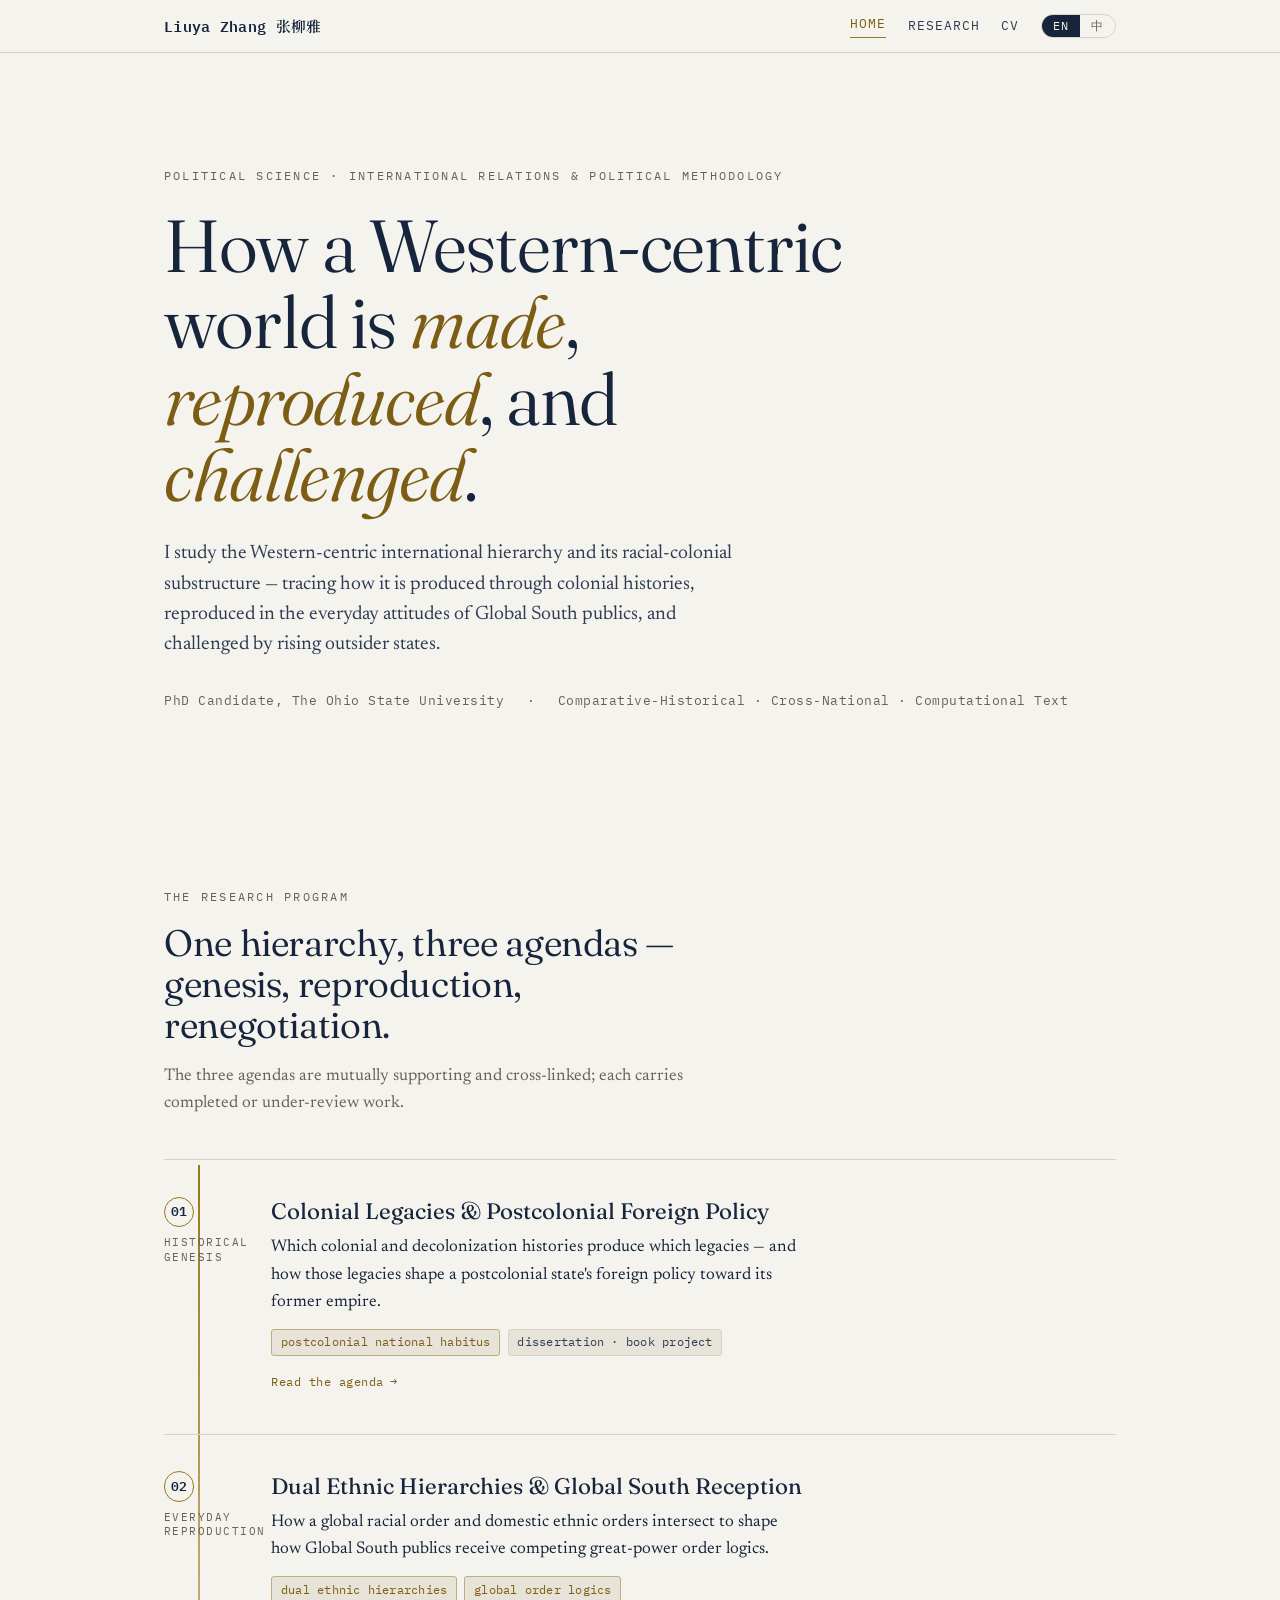
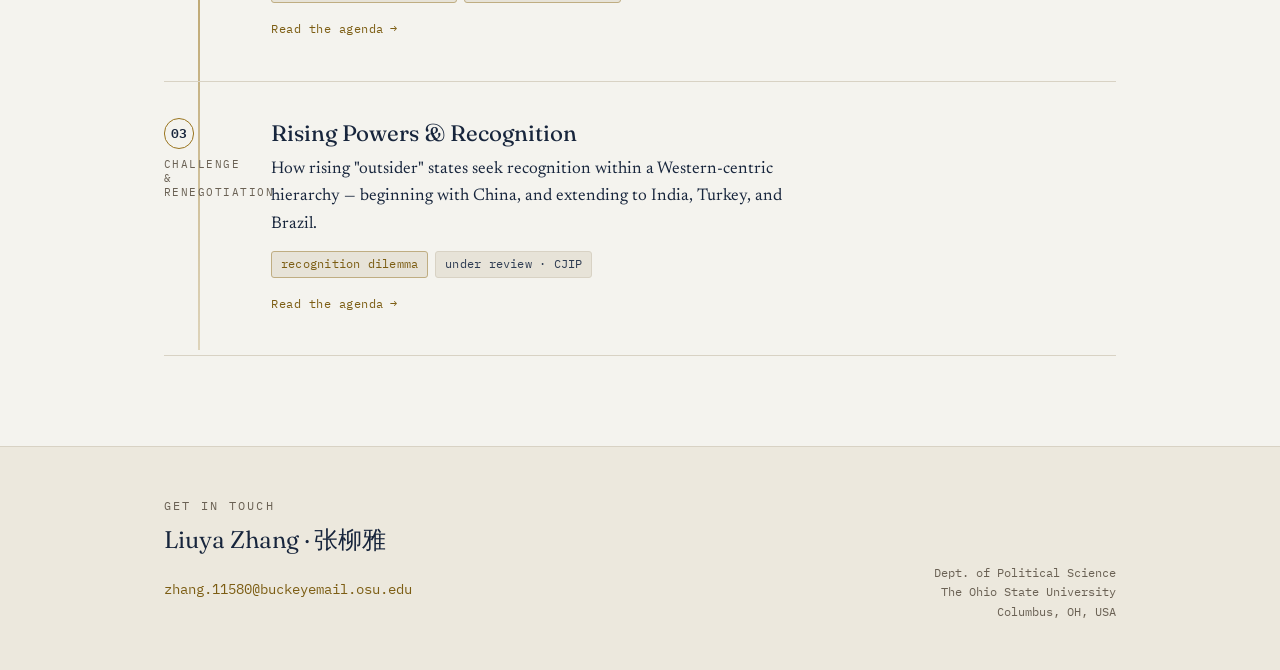
==== index.html @ 9592f2f1 "Add files via upload" ====
<!DOCTYPE html>
<html lang="en" class="lang-en">
<head>
<meta charset="utf-8">
<meta name="viewport" content="width=device-width, initial-scale=1">
<title>Liuya Zhang · Political Science</title>
<meta name="description" content="Liuya Zhang (张柳雅) — PhD candidate in Political Science at The Ohio State University. Research on the Western-centric international hierarchy: how it is made, reproduced, and challenged.">
<link rel="preconnect" href="https://fonts.googleapis.com">
<link rel="preconnect" href="https://fonts.gstatic.com" crossorigin>
<link href="https://fonts.googleapis.com/css2?family=Fraunces:ital,opsz,wght@0,9..144,340;0,9..144,400;1,9..144,400&family=Newsreader:ital,opsz,wght@0,6..72,400;0,6..72,500;1,6..72,400&family=IBM+Plex+Mono:wght@400;600&family=Noto+Serif+SC:wght@400;600&display=swap" rel="stylesheet">
<link rel="stylesheet" href="assets/style.css">
</head>
<body>
<a class="skip" href="#main"><span data-lang="en">Skip to content</span><span data-lang="zh">跳到正文</span></a>

<header class="topbar">
  <div class="topbar__in">
    <a class="brand" href="index.html">Liuya&nbsp;Zhang&nbsp;<span class="brand__zh">张柳雅</span></a>
    <nav class="nav" aria-label="Primary">
      <a href="index.html" aria-current="page"><span data-lang="en">Home</span><span data-lang="zh">主页</span></a>
      <a href="research.html"><span data-lang="en">Research</span><span data-lang="zh">研究</span></a>
      <a href="assets/Liuya_Zhang_CV.pdf"><span data-lang="en">CV</span><span data-lang="zh">简历</span></a>
      <div class="langtoggle" role="group" aria-label="Language">
        <button type="button" data-set-lang="en" aria-pressed="true">EN</button>
        <button type="button" data-set-lang="zh" aria-pressed="false">中</button>
      </div>
    </nav>
  </div>
</header>

<main id="main">
  <!-- HERO: the thesis -->
  <section class="hero wrap">
    <p class="eyebrow hero__eyebrow">Political Science · International Relations &amp; Political Methodology</p>
    <h1>
      <span data-lang="en">How a Western-centric world is <em>made</em>, <em>reproduced</em>, and <em>challenged</em>.</span>
      <span data-lang="zh">一个西方中心的世界，如何被<em>造就</em>、<em>再生产</em>与<em>挑战</em>。</span>
    </h1>
    <p class="lead hero__standfirst">
      <span data-lang="en">I study the Western-centric international hierarchy and its racial-colonial substructure — tracing how it is produced through colonial histories, reproduced in the everyday attitudes of Global South publics, and challenged by rising outsider states.</span>
      <span data-lang="zh">我研究西方中心的国际等级及其种族—殖民底层结构：它如何在殖民历史中被造就，如何在全球南方公众的日常态度中被再生产，又如何被崛起的“外来国”所挑战。</span>
    </p>
    <p class="hero__meta">
      <span data-lang="en">PhD Candidate, The Ohio State University</span><span data-lang="zh">俄亥俄州立大学 政治学博士候选人</span>
      <span>·</span>
      <span data-lang="en">Comparative-Historical · Cross-National · Computational Text</span><span data-lang="zh">比较历史 · 跨国统计 · 计算文本</span>
    </p>
  </section>

  <!-- PROGRAM: three strata on the axis -->
  <section class="section wrap" aria-labelledby="prog-h">
    <div class="program__head">
      <p class="eyebrow">The Research Program</p>
      <h2 id="prog-h">
        <span data-lang="en">One hierarchy, three agendas — genesis, reproduction, renegotiation.</span>
        <span data-lang="zh">一套等级，三个议程——生成、再生产、再协商。</span>
      </h2>
      <p class="muted">
        <span data-lang="en">The three agendas are mutually supporting and cross-linked; each carries completed or under-review work.</span>
        <span data-lang="zh">三个议程相互支撑、彼此交叉，每个都已有完成或在审的核心成果。</span>
      </p>
    </div>

    <div class="strata">
      <!-- 01 -->
      <article class="stratum">
        <div class="stratum__num">
          <b>01</b>
          <span class="stratum__phase"><span data-lang="en">Historical genesis</span><span data-lang="zh">历史生成</span></span>
        </div>
        <div class="stratum__body">
          <h3><span data-lang="en">Colonial Legacies &amp; Postcolonial Foreign Policy</span><span data-lang="zh">殖民遗产与后殖民外交政策</span></h3>
          <p>
            <span data-lang="en">Which colonial and decolonization histories produce which legacies — and how those legacies shape a postcolonial state's foreign policy toward its former empire.</span>
            <span data-lang="zh">何种殖民与去殖民历史造就了不同的殖民遗产，以及这些遗产如何塑造后殖民国家对前宗主国的差异化外交政策。</span>
          </p>
          <div class="stratum__tags">
            <span class="tag tag--concept" data-lang="en">postcolonial national habitus</span><span class="tag tag--concept" data-lang="zh">后殖民民族惯习</span>
            <span class="tag" data-lang="en">dissertation · book project</span><span class="tag" data-lang="zh">博士论文 · 书稿</span>
          </div>
          <a class="stratum__more" href="research.html#agenda-1"><span data-lang="en">Read the agenda</span><span data-lang="zh">查看议程</span></a>
        </div>
      </article>

      <!-- 02 -->
      <article class="stratum">
        <div class="stratum__num">
          <b>02</b>
          <span class="stratum__phase"><span data-lang="en">Everyday reproduction</span><span data-lang="zh">日常再生产</span></span>
        </div>
        <div class="stratum__body">
          <h3><span data-lang="en">Dual Ethnic Hierarchies &amp; Global South Reception</span><span data-lang="zh">双重族群等级与全球南方接收</span></h3>
          <p>
            <span data-lang="en">How a global racial order and domestic ethnic orders intersect to shape how Global South publics receive competing great-power order logics.</span>
            <span data-lang="zh">西方中心种族秩序与国内族群秩序的交织，如何塑造全球南方公众对竞争性大国秩序逻辑的差异化接收。</span>
          </p>
          <div class="stratum__tags">
            <span class="tag tag--concept" data-lang="en">dual ethnic hierarchies</span><span class="tag tag--concept" data-lang="zh">双重族群等级</span>
            <span class="tag tag--concept" data-lang="en">global order logics</span><span class="tag tag--concept" data-lang="zh">全球秩序逻辑</span>
          </div>
          <a class="stratum__more" href="research.html#agenda-2"><span data-lang="en">Read the agenda</span><span data-lang="zh">查看议程</span></a>
        </div>
      </article>

      <!-- 03 -->
      <article class="stratum">
        <div class="stratum__num">
          <b>03</b>
          <span class="stratum__phase"><span data-lang="en">Challenge &amp; renegotiation</span><span data-lang="zh">挑战与再协商</span></span>
        </div>
        <div class="stratum__body">
          <h3><span data-lang="en">Rising Powers &amp; Recognition</span><span data-lang="zh">崛起大国与承认</span></h3>
          <p>
            <span data-lang="en">How rising "outsider" states seek recognition within a Western-centric hierarchy — beginning with China, and extending to India, Turkey, and Brazil.</span>
            <span data-lang="zh">崛起的“外来国”如何在西方中心等级中争取承认——以中国为首个案例，并延伸至印度、土耳其与巴西。</span>
          </p>
          <div class="stratum__tags">
            <span class="tag tag--concept" data-lang="en">recognition dilemma</span><span class="tag tag--concept" data-lang="zh">承认困境</span>
            <span class="tag" data-lang="en">under review · CJIP</span><span class="tag" data-lang="zh">在审 · CJIP</span>
          </div>
          <a class="stratum__more" href="research.html#agenda-3"><span data-lang="en">Read the agenda</span><span data-lang="zh">查看议程</span></a>
        </div>
      </article>
    </div>
  </section>
</main>

<footer class="site-foot">
  <div class="wrap site-foot__in">
    <div>
      <p class="eyebrow" style="margin-bottom:.4rem"><span data-lang="en">Get in touch</span><span data-lang="zh">联系方式</span></p>
      <h2>Liuya Zhang · 张柳雅</h2>
      <p><a href="mailto:zhang.11580@buckeyemail.osu.edu">zhang.11580@buckeyemail.osu.edu</a></p>
    </div>
    <div class="foot-meta">
      <span data-lang="en">Dept. of Political Science<br>The Ohio State University<br>Columbus, OH, USA</span>
      <span data-lang="zh">政治学系<br>俄亥俄州立大学<br>美国 俄亥俄州 哥伦布市</span>
    </div>
  </div>
</footer>

<script src="assets/main.js"></script>
</body>
</html>
---- assets/style.css ----
/* =========================================================
   Liuya Zhang — academic site
   Design system: "strata & axis"
   Navy ink · warm paper · brass accent · mono labels
   ========================================================= */
:root{
  --ink:#17253C; --ink-soft:#2E3C52; --paper:#F4F3EE; --panel:#ECE8DD;
  --accent:#9A751F; --accent-d:#7C5D13; --muted:#6A6154; --rule:#D8D2C4; --paper-ln:#E7E3D8;
  --serif-d:"Fraunces",Georgia,"Songti SC",serif;
  --serif-b:"Newsreader",Georgia,"Songti SC","Noto Serif CJK SC",serif;
  --mono:"IBM Plex Mono",ui-monospace,Menlo,monospace;
  --cjk:"Noto Serif SC","Songti SC","STSong","SimSun",serif;
  --maxw:1080px; --gutter:clamp(1.25rem,5vw,4rem);
  --fs-eyebrow:0.78rem; --fs-body:1.06rem; --fs-lead:1.22rem;
  --fs-h3:1.4rem; --fs-h2:clamp(1.7rem,3.2vw,2.3rem); --fs-hero:clamp(2.5rem,6.2vw,4.6rem);
}
*{box-sizing:border-box;}
html{-webkit-text-size-adjust:100%;scroll-behavior:smooth;}
@media (prefers-reduced-motion:reduce){html{scroll-behavior:auto;}*{animation-duration:.001ms!important;transition-duration:.001ms!important;}}
body{margin:0;background:var(--paper);color:var(--ink);font-family:var(--serif-b);font-size:var(--fs-body);line-height:1.62;-webkit-font-smoothing:antialiased;text-rendering:optimizeLegibility;}
:lang(zh),.zh-text{font-family:var(--cjk);}
img{max-width:100%;display:block;}
a{color:var(--accent-d);text-decoration:none;}
a:hover{color:var(--ink);}
::selection{background:rgba(154,117,31,.22);}
html.lang-en [data-lang="zh"]{display:none!important;}
html.lang-zh [data-lang="en"]{display:none!important;}
html.lang-zh [data-lang="zh"]{font-family:var(--cjk);}
.wrap{max-width:var(--maxw);margin-inline:auto;padding-inline:var(--gutter);}
.section{padding-block:clamp(3rem,7vw,6rem);}
.section--tight{padding-block:clamp(2rem,4vw,3.2rem);}
.eyebrow{font-family:var(--mono);font-size:var(--fs-eyebrow);letter-spacing:.18em;text-transform:uppercase;color:var(--muted);margin:0 0 1rem;}
.mono{font-family:var(--mono);}
.lead{font-size:var(--fs-lead);line-height:1.55;color:var(--ink-soft);}
.muted{color:var(--muted);}
/* top bar */
.topbar{position:sticky;top:0;z-index:50;background:color-mix(in srgb,var(--paper) 88%,transparent);backdrop-filter:saturate(1.1) blur(8px);border-bottom:1px solid var(--rule);}
.topbar__in{max-width:var(--maxw);margin-inline:auto;padding:.85rem var(--gutter);display:flex;align-items:center;gap:1.5rem;}
.brand{font-family:var(--mono);font-size:.92rem;letter-spacing:.02em;color:var(--ink);font-weight:600;white-space:nowrap;}
.brand .brand__zh{font-family:var(--cjk);font-weight:600;}
.nav{margin-left:auto;display:flex;align-items:center;gap:1.35rem;}
.nav a{font-family:var(--mono);font-size:.8rem;letter-spacing:.08em;text-transform:uppercase;color:var(--ink-soft);}
.nav a:hover,.nav a[aria-current="page"]{color:var(--accent-d);}
.nav a[aria-current="page"]{border-bottom:1.5px solid var(--accent);padding-bottom:2px;}
.langtoggle{display:inline-flex;border:1px solid var(--rule);border-radius:999px;overflow:hidden;font-family:var(--mono);}
.langtoggle button{border:0;background:transparent;cursor:pointer;font-family:var(--mono);font-size:.74rem;letter-spacing:.06em;padding:.34rem .7rem;color:var(--muted);line-height:1;}
.langtoggle button[aria-pressed="true"]{background:var(--ink);color:var(--paper);}
/* hero */
.hero{position:relative;padding-block:clamp(3.5rem,9vw,7rem) clamp(2.5rem,6vw,4.5rem);}
.hero__eyebrow{margin-bottom:1.4rem;}
.hero h1{font-family:var(--serif-d);font-weight:340;font-size:var(--fs-hero);line-height:1.04;letter-spacing:-.015em;margin:0 0 1.6rem;max-width:16ch;}
html.lang-zh .hero h1{font-family:var(--cjk);font-weight:600;letter-spacing:.01em;line-height:1.16;max-width:20ch;}
.hero h1 em{font-style:italic;color:var(--accent-d);}
.hero__standfirst{max-width:52ch;margin:0 0 1.9rem;}
.hero__meta{font-family:var(--mono);font-size:.8rem;letter-spacing:.04em;color:var(--muted);display:flex;flex-wrap:wrap;gap:.5rem 1.4rem;}
.hero__meta span{white-space:nowrap;}
/* program strata + axis */
.program__head{margin-bottom:2.6rem;max-width:60ch;}
.program__head h2{font-family:var(--serif-d);font-weight:360;font-size:var(--fs-h2);line-height:1.12;letter-spacing:-.01em;margin:.2rem 0 1rem;}
html.lang-zh .program__head h2{font-family:var(--cjk);font-weight:600;}
.strata{position:relative;}
.strata::before{content:"";position:absolute;top:.4rem;bottom:.4rem;left:var(--axis-x,2.15rem);width:2px;background:linear-gradient(var(--accent),color-mix(in srgb,var(--accent) 25%,transparent));}
.stratum{position:relative;display:grid;grid-template-columns:4.3rem 1fr;gap:clamp(1rem,3vw,2.4rem);padding-block:clamp(1.6rem,3vw,2.3rem);border-top:1px solid var(--rule);}
.stratum:last-child{border-bottom:1px solid var(--rule);}
.stratum__num{font-family:var(--mono);font-size:.82rem;letter-spacing:.04em;color:var(--accent-d);position:relative;z-index:1;}
.stratum__num b{display:grid;place-items:center;width:1.9rem;height:1.9rem;margin-bottom:.5rem;background:var(--paper);border:1.5px solid var(--accent);border-radius:50%;color:var(--ink);font-weight:600;font-size:.82rem;}
.stratum__phase{display:block;color:var(--muted);text-transform:uppercase;font-size:.66rem;letter-spacing:.14em;max-width:5rem;line-height:1.35;}
.stratum__body h3{font-family:var(--serif-d);font-weight:420;font-size:var(--fs-h3);line-height:1.2;margin:.1rem 0 .55rem;}
html.lang-zh .stratum__body h3{font-family:var(--cjk);font-weight:600;}
.stratum__body p{margin:0 0 .8rem;max-width:60ch;}
.stratum__tags{display:flex;flex-wrap:wrap;gap:.45rem;margin-top:.2rem;}
.tag{font-family:var(--mono);font-size:.72rem;letter-spacing:.02em;color:var(--ink-soft);background:var(--paper-ln);border:1px solid var(--rule);border-radius:3px;padding:.2rem .55rem;}
.tag--concept{color:var(--accent-d);border-color:color-mix(in srgb,var(--accent) 40%,var(--rule));}
.stratum__more{font-family:var(--mono);font-size:.76rem;letter-spacing:.04em;margin-top:1rem;display:inline-flex;align-items:center;gap:.4rem;}
.stratum__more::after{content:"→";transition:transform .2s ease;}
.stratum__more:hover::after{transform:translateX(3px);}
/* research page agendas */
.agenda{border-top:2px solid var(--ink);padding-block:clamp(2.2rem,5vw,3.4rem);}
.agenda__grid{display:grid;grid-template-columns:minmax(0,7.5rem) 1fr;gap:clamp(1rem,4vw,3rem);}
.agenda__aside{position:relative;}
.agenda__num{font-family:var(--serif-d);font-size:2.6rem;font-weight:340;color:var(--accent);line-height:1;margin-bottom:.4rem;}
.agenda__phase{font-family:var(--mono);font-size:.68rem;letter-spacing:.13em;text-transform:uppercase;color:var(--muted);line-height:1.5;}
.agenda__aside .agenda__method{margin-top:1.2rem;font-family:var(--mono);font-size:.72rem;color:var(--ink-soft);line-height:1.6;border-top:1px solid var(--rule);padding-top:.8rem;}
.agenda h2{font-family:var(--serif-d);font-weight:380;font-size:var(--fs-h2);line-height:1.12;letter-spacing:-.01em;margin:.1rem 0 1rem;}
html.lang-zh .agenda h2{font-family:var(--cjk);font-weight:600;}
.agenda p{max-width:64ch;margin:0 0 1.05rem;}
.agenda .concept{color:var(--accent-d);font-style:italic;}
html.lang-zh .agenda .concept{font-style:normal;font-weight:600;}
.papers{margin-top:1.4rem;display:grid;gap:.9rem;}
.paper{border:1px solid var(--rule);border-left:3px solid var(--accent);background:color-mix(in srgb,var(--panel) 45%,var(--paper));border-radius:4px;padding:1rem 1.15rem;}
.paper__title{font-family:var(--serif-b);font-style:italic;font-size:1.04rem;margin:0 0 .3rem;color:var(--ink);}
html.lang-zh .paper__title{font-style:normal;}
.paper__meta{font-family:var(--mono);font-size:.72rem;letter-spacing:.03em;color:var(--muted);display:flex;flex-wrap:wrap;gap:.4rem .9rem;margin-bottom:.5rem;}
.paper__desc{margin:0;font-size:.98rem;}
.status{display:inline-block;font-family:var(--mono);font-size:.68rem;letter-spacing:.05em;text-transform:uppercase;padding:.15rem .5rem;border-radius:3px;background:var(--paper-ln);border:1px solid var(--rule);color:var(--ink-soft);}
.status--review{color:#5A4A12;border-color:color-mix(in srgb,var(--accent) 45%,var(--rule));background:color-mix(in srgb,var(--accent) 12%,var(--paper));}
/* footer */
.site-foot{border-top:1px solid var(--rule);background:var(--panel);}
.site-foot__in{display:grid;gap:1.6rem;grid-template-columns:1fr auto;align-items:end;padding-block:clamp(2.2rem,4vw,3rem);}
.site-foot h2{font-family:var(--serif-d);font-weight:360;font-size:1.5rem;margin:.2rem 0 .6rem;}
html.lang-zh .site-foot h2{font-family:var(--cjk);font-weight:600;}
.site-foot a{font-family:var(--mono);font-size:.85rem;}
.foot-meta{font-family:var(--mono);font-size:.72rem;color:var(--muted);text-align:right;line-height:1.7;}
/* a11y + responsive */
a:focus-visible,button:focus-visible{outline:2.5px solid var(--accent);outline-offset:3px;border-radius:2px;}
.skip{position:absolute;left:-999px;}
.skip:focus{left:1rem;top:.6rem;z-index:100;background:var(--ink);color:var(--paper);padding:.5rem .9rem;border-radius:4px;font-family:var(--mono);font-size:.8rem;}
@media (max-width:640px){
  .nav{gap:.9rem;} .nav a{font-size:.72rem;} .brand{font-size:.8rem;}
  .agenda__grid{grid-template-columns:1fr;gap:.6rem;}
  .agenda__aside{display:flex;align-items:baseline;gap:1rem;}
  .agenda__num{font-size:2rem;margin-bottom:0;}
  .agenda__aside .agenda__method{display:none;}
  .stratum{grid-template-columns:3rem 1fr;}
  .strata::before{--axis-x:1.45rem;}
  .site-foot__in{grid-template-columns:1fr;}
  .foot-meta{text-align:left;}
}
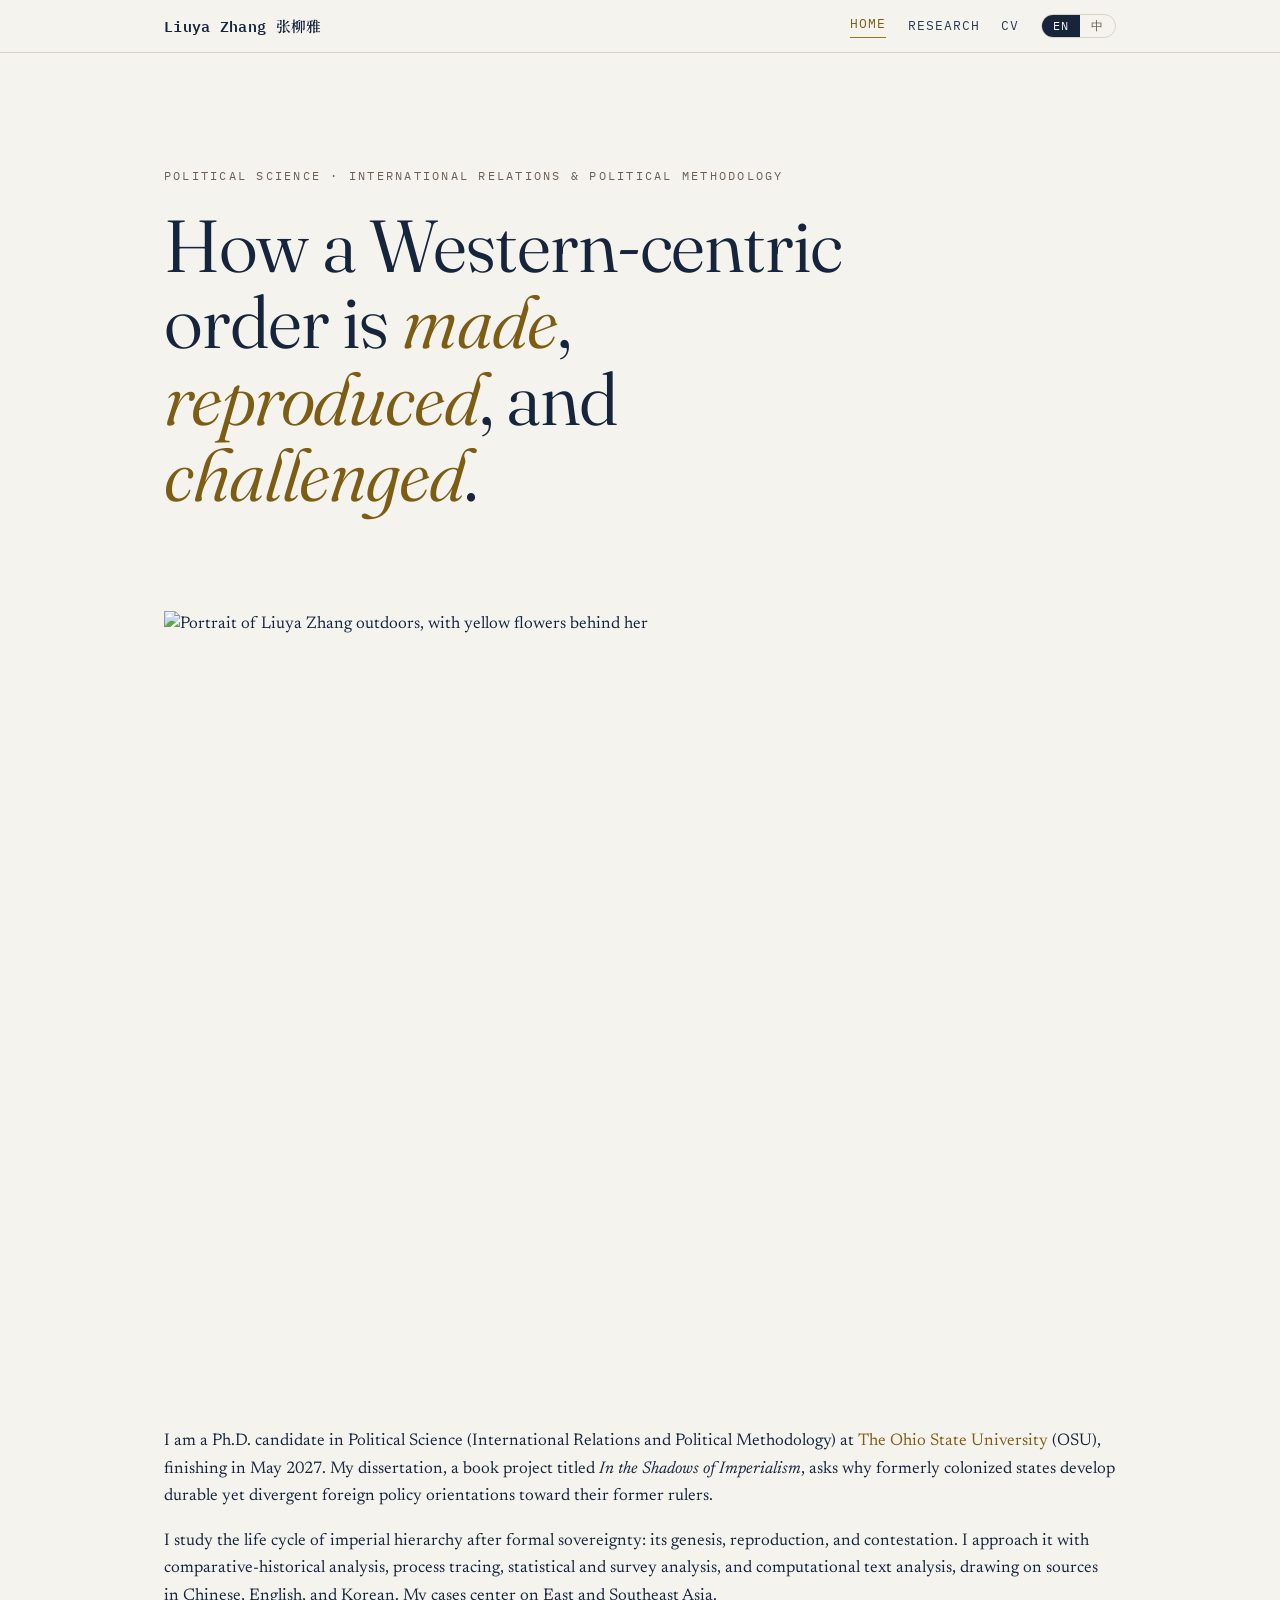
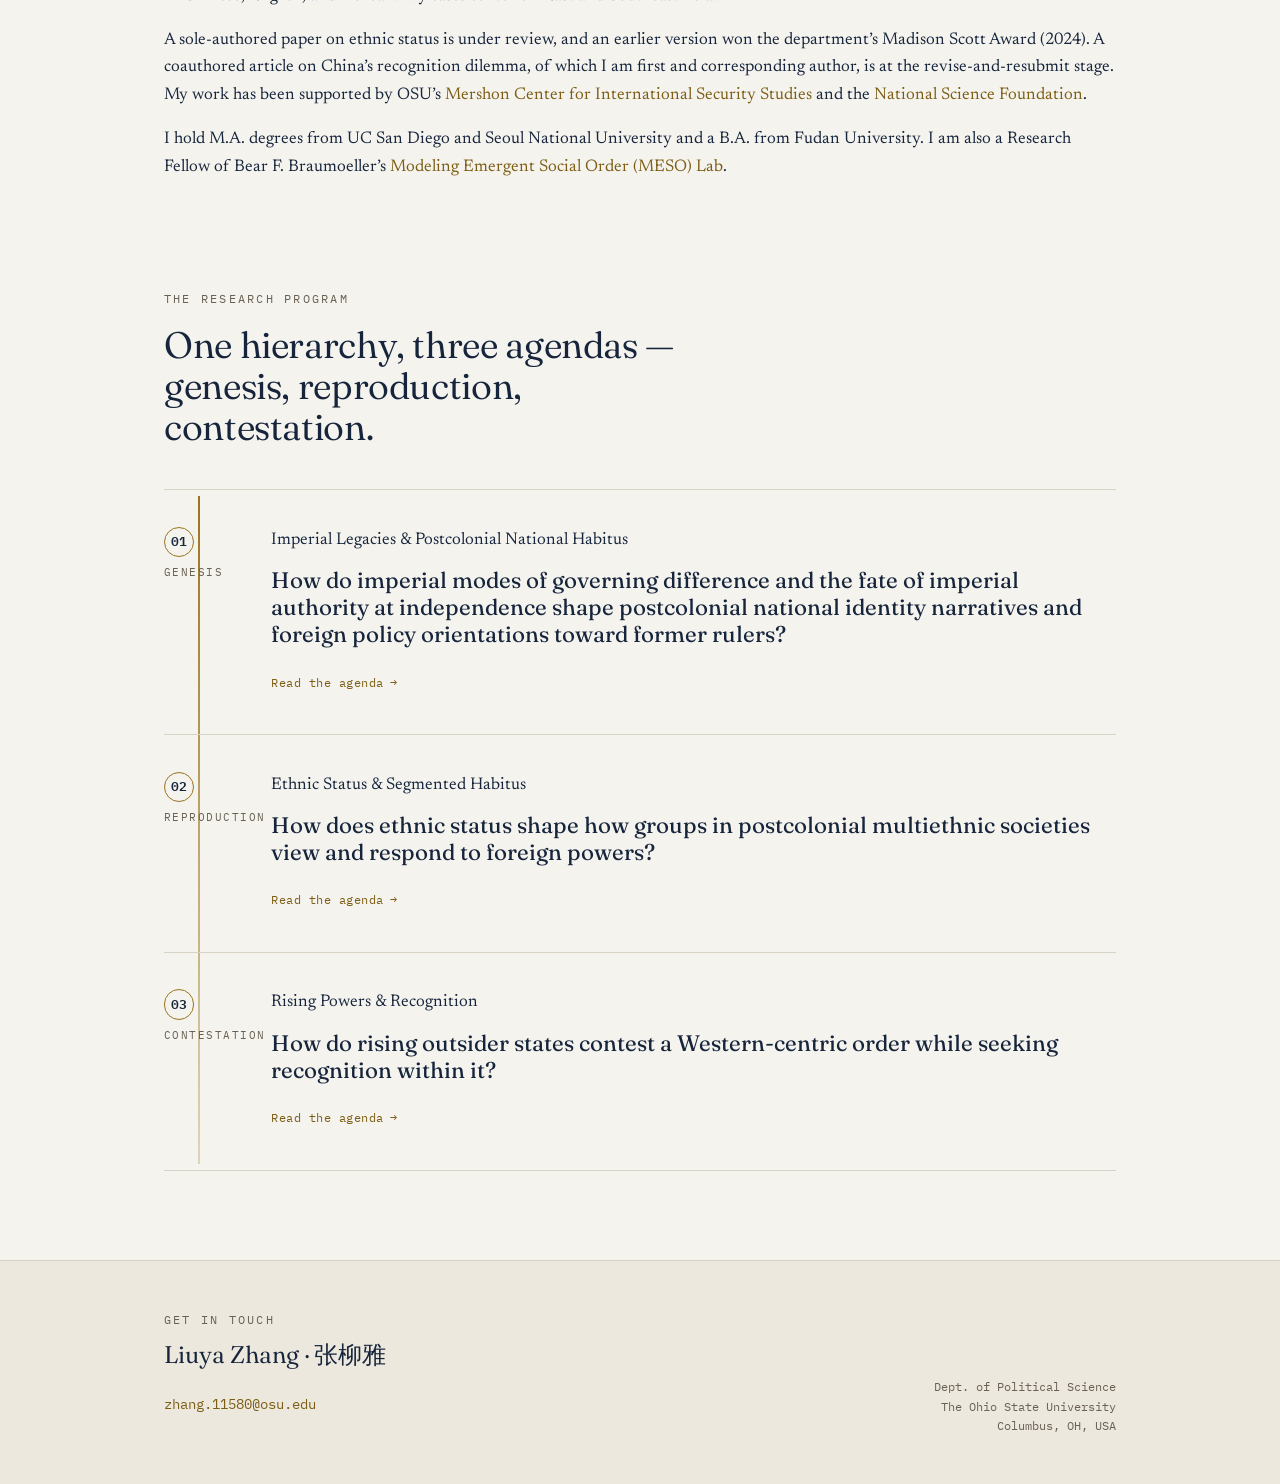
==== commit 3356a0c1: "Add files via upload" ====
--- a/index.html
+++ b/index.html
@@ -4,7 +4,7 @@
 <meta charset="utf-8">
 <meta name="viewport" content="width=device-width, initial-scale=1">
 <title>Liuya Zhang · Political Science</title>
-<meta name="description" content="Liuya Zhang (张柳雅) — PhD candidate in Political Science at The Ohio State University. Research on the Western-centric international hierarchy: how it is made, reproduced, and challenged.">
+<meta name="description" content="Liuya Zhang (张柳雅) — PhD candidate in Political Science at The Ohio State University. Research on the life cycle of imperial hierarchy after formal sovereignty: how it forms, persists, and is contested.">
 <link rel="preconnect" href="https://fonts.googleapis.com">
 <link rel="preconnect" href="https://fonts.gstatic.com" crossorigin>
 <link href="https://fonts.googleapis.com/css2?family=Fraunces:ital,opsz,wght@0,9..144,340;0,9..144,400;1,9..144,400&family=Newsreader:ital,opsz,wght@0,6..72,400;0,6..72,500;1,6..72,400&family=IBM+Plex+Mono:wght@400;600&family=Noto+Serif+SC:wght@400;600&display=swap" rel="stylesheet">
@@ -33,18 +33,32 @@
   <section class="hero wrap">
     <p class="eyebrow hero__eyebrow">Political Science · International Relations &amp; Political Methodology</p>
     <h1>
-      <span data-lang="en">How a Western-centric world is <em>made</em>, <em>reproduced</em>, and <em>challenged</em>.</span>
-      <span data-lang="zh">一个西方中心的世界，如何被<em>造就</em>、<em>再生产</em>与<em>挑战</em>。</span>
+      <span data-lang="en">How a Western-centric order is <em>made</em>, <em>reproduced</em>, and <em>challenged</em>.</span>
+      <span data-lang="zh">一个西方中心的秩序，如何被<em>造就</em>、<em>再生产</em>与<em>挑战</em>。</span>
     </h1>
-    <p class="lead hero__standfirst">
-      <span data-lang="en">I study the Western-centric international hierarchy and its racial-colonial substructure — tracing how it is produced through colonial histories, reproduced in the everyday attitudes of Global South publics, and challenged by rising outsider states.</span>
-      <span data-lang="zh">我研究西方中心的国际等级及其种族—殖民底层结构：它如何在殖民历史中被造就，如何在全球南方公众的日常态度中被再生产，又如何被崛起的“外来国”所挑战。</span>
-    </p>
-    <p class="hero__meta">
-      <span data-lang="en">PhD Candidate, The Ohio State University</span><span data-lang="zh">俄亥俄州立大学 政治学博士候选人</span>
-      <span>·</span>
-      <span data-lang="en">Comparative-Historical · Cross-National · Computational Text</span><span data-lang="zh">比较历史 · 跨国统计 · 计算文本</span>
-    </p>
+  </section>
+
+  <!-- ABOUT -->
+  <section class="about wrap" aria-label="About">
+    <img class="about__photo" src="assets/headshot.jpg" width="600" height="800" alt="Portrait of Liuya Zhang outdoors, with yellow flowers behind her" loading="eager">
+    <div class="about__text">
+      <p>
+        <span data-lang="en">I am a Ph.D. candidate in Political Science (International Relations and Political Methodology) at <a href="https://www.osu.edu/">The Ohio State University</a> (OSU), finishing in May 2027. My dissertation, a book project titled <em>In the Shadows of Imperialism</em>, asks why formerly colonized states develop durable yet divergent foreign policy orientations toward their former rulers.</span>
+        <span data-lang="zh">我是<a href="https://www.osu.edu/">俄亥俄州立大学</a>（OSU）政治学博士候选人（国际关系与政治方法方向），预计 2027 年 5 月毕业。我的博士论文是一个书稿项目，题为《帝国阴影之下》（<em>In the Shadows of Imperialism</em>），探讨：为何曾被殖民的国家会对前宗主国形成持久而分化的外交政策取向。</span>
+      </p>
+      <p>
+        <span data-lang="en">I study the life cycle of imperial hierarchy after formal sovereignty: its genesis, reproduction, and contestation. I approach it with comparative-historical analysis, process tracing, statistical and survey analysis, and computational text analysis, drawing on sources in Chinese, English, and Korean. My cases center on East and Southeast Asia.</span>
+        <span data-lang="zh">我研究形式主权之后帝国等级的生命周期：它的生成、再生产与挑战。我综合运用比较历史分析、过程追踪、统计与调查分析与计算文本分析，并使用中文、英文和韩文材料。我的案例以东亚和东南亚为中心。</span>
+      </p>
+      <p>
+        <span data-lang="en">A sole-authored paper on ethnic status is under review, and an earlier version won the department’s Madison Scott Award (2024). A coauthored article on China’s recognition dilemma, of which I am first and corresponding author, is at the revise-and-resubmit stage. My work has been supported by OSU’s <a href="https://mershoncenter.osu.edu/">Mershon Center for International Security Studies</a> and the <a href="https://www.nsf.gov/">National Science Foundation</a>.</span>
+        <span data-lang="zh">我独立撰写的族群地位论文正在审稿中，其早期版本获政治学系 Madison Scott 奖（2024）。与他人合著的关于中国承认困境的论文（我为第一作者兼通讯作者）已进入修改后再投阶段。我的研究获得 OSU <a href="https://mershoncenter.osu.edu/">Mershon 国际安全研究中心</a>和<a href="https://www.nsf.gov/">美国国家科学基金会</a>的支持。</span>
+      </p>
+      <p>
+        <span data-lang="en">I hold M.A. degrees from UC San Diego and Seoul National University and a B.A. from Fudan University. I am also a Research Fellow of Bear F. Braumoeller’s <a href="https://www.mesoorderlab.com/">Modeling Emergent Social Order (MESO) Lab</a>.</span>
+        <span data-lang="zh">我拥有加州大学圣迭戈分校和首尔大学的硕士学位，以及复旦大学学士学位。我同时是 Bear F. Braumoeller 创立的<a href="https://www.mesoorderlab.com/">“Modeling Emergent Social Order”（MESO）实验室</a>的研究员。</span>
+      </p>
+    </div>
   </section>
 
   <!-- PROGRAM: three strata on the axis -->
@@ -52,72 +66,42 @@
     <div class="program__head">
       <p class="eyebrow">The Research Program</p>
       <h2 id="prog-h">
-        <span data-lang="en">One hierarchy, three agendas — genesis, reproduction, renegotiation.</span>
-        <span data-lang="zh">一套等级，三个议程——生成、再生产、再协商。</span>
+        <span data-lang="en">One hierarchy, three agendas — genesis, reproduction, contestation.</span>
+        <span data-lang="zh">一套等级，三个议程——生成、再生产、挑战。</span>
       </h2>
-      <p class="muted">
-        <span data-lang="en">The three agendas are mutually supporting and cross-linked; each carries completed or under-review work.</span>
-        <span data-lang="zh">三个议程相互支撑、彼此交叉，每个都已有完成或在审的核心成果。</span>
-      </p>
     </div>
 
     <div class="strata">
-      <!-- 01 -->
       <article class="stratum">
         <div class="stratum__num">
           <b>01</b>
-          <span class="stratum__phase"><span data-lang="en">Historical genesis</span><span data-lang="zh">历史生成</span></span>
+          <span class="stratum__phase"><span data-lang="en">Genesis</span><span data-lang="zh">生成</span></span>
         </div>
         <div class="stratum__body">
-          <h3><span data-lang="en">Colonial Legacies &amp; Postcolonial Foreign Policy</span><span data-lang="zh">殖民遗产与后殖民外交政策</span></h3>
-          <p>
-            <span data-lang="en">Which colonial and decolonization histories produce which legacies — and how those legacies shape a postcolonial state's foreign policy toward its former empire.</span>
-            <span data-lang="zh">何种殖民与去殖民历史造就了不同的殖民遗产，以及这些遗产如何塑造后殖民国家对前宗主国的差异化外交政策。</span>
-          </p>
-          <div class="stratum__tags">
-            <span class="tag tag--concept" data-lang="en">postcolonial national habitus</span><span class="tag tag--concept" data-lang="zh">后殖民民族惯习</span>
-            <span class="tag" data-lang="en">dissertation · book project</span><span class="tag" data-lang="zh">博士论文 · 书稿</span>
-          </div>
+          <p class="stratum__agenda"><span data-lang="en">Imperial Legacies &amp; Postcolonial National Habitus</span><span data-lang="zh">帝国遗产与后殖民民族惯习</span></p>
+          <h3><span data-lang="en">How do imperial modes of governing difference and the fate of imperial authority at independence shape postcolonial national identity narratives and foreign policy orientations toward former rulers?</span><span data-lang="zh">帝国治理差异的方式与独立时帝国权威的归宿，如何塑造后殖民国家的民族身份叙事及其对前宗主国的外交政策取向？</span></h3>
           <a class="stratum__more" href="research.html#agenda-1"><span data-lang="en">Read the agenda</span><span data-lang="zh">查看议程</span></a>
         </div>
       </article>
-
-      <!-- 02 -->
       <article class="stratum">
         <div class="stratum__num">
           <b>02</b>
-          <span class="stratum__phase"><span data-lang="en">Everyday reproduction</span><span data-lang="zh">日常再生产</span></span>
+          <span class="stratum__phase"><span data-lang="en">Reproduction</span><span data-lang="zh">再生产</span></span>
         </div>
         <div class="stratum__body">
-          <h3><span data-lang="en">Dual Ethnic Hierarchies &amp; Global South Reception</span><span data-lang="zh">双重族群等级与全球南方接收</span></h3>
-          <p>
-            <span data-lang="en">How a global racial order and domestic ethnic orders intersect to shape how Global South publics receive competing great-power order logics.</span>
-            <span data-lang="zh">西方中心种族秩序与国内族群秩序的交织，如何塑造全球南方公众对竞争性大国秩序逻辑的差异化接收。</span>
-          </p>
-          <div class="stratum__tags">
-            <span class="tag tag--concept" data-lang="en">dual ethnic hierarchies</span><span class="tag tag--concept" data-lang="zh">双重族群等级</span>
-            <span class="tag tag--concept" data-lang="en">global order logics</span><span class="tag tag--concept" data-lang="zh">全球秩序逻辑</span>
-          </div>
+          <p class="stratum__agenda"><span data-lang="en">Ethnic Status &amp; Segmented Habitus</span><span data-lang="zh">族群地位与分割惯习</span></p>
+          <h3><span data-lang="en">How does ethnic status shape how groups in postcolonial multiethnic societies view and respond to foreign powers?</span><span data-lang="zh">在后殖民多族群社会中，族群地位如何塑造不同群体对外国大国的看法与反应？</span></h3>
           <a class="stratum__more" href="research.html#agenda-2"><span data-lang="en">Read the agenda</span><span data-lang="zh">查看议程</span></a>
         </div>
       </article>
-
-      <!-- 03 -->
       <article class="stratum">
         <div class="stratum__num">
           <b>03</b>
-          <span class="stratum__phase"><span data-lang="en">Challenge &amp; renegotiation</span><span data-lang="zh">挑战与再协商</span></span>
+          <span class="stratum__phase"><span data-lang="en">Contestation</span><span data-lang="zh">挑战</span></span>
         </div>
         <div class="stratum__body">
-          <h3><span data-lang="en">Rising Powers &amp; Recognition</span><span data-lang="zh">崛起大国与承认</span></h3>
-          <p>
-            <span data-lang="en">How rising "outsider" states seek recognition within a Western-centric hierarchy — beginning with China, and extending to India, Turkey, and Brazil.</span>
-            <span data-lang="zh">崛起的“外来国”如何在西方中心等级中争取承认——以中国为首个案例，并延伸至印度、土耳其与巴西。</span>
-          </p>
-          <div class="stratum__tags">
-            <span class="tag tag--concept" data-lang="en">recognition dilemma</span><span class="tag tag--concept" data-lang="zh">承认困境</span>
-            <span class="tag" data-lang="en">under review · CJIP</span><span class="tag" data-lang="zh">在审 · CJIP</span>
-          </div>
+          <p class="stratum__agenda"><span data-lang="en">Rising Powers &amp; Recognition</span><span data-lang="zh">崛起大国与承认</span></p>
+          <h3><span data-lang="en">How do rising outsider states contest a Western-centric order while seeking recognition within it?</span><span data-lang="zh">崛起的“外来国”如何在寻求西方中心秩序承认的同时，对其提出挑战？</span></h3>
           <a class="stratum__more" href="research.html#agenda-3"><span data-lang="en">Read the agenda</span><span data-lang="zh">查看议程</span></a>
         </div>
       </article>
@@ -130,7 +114,7 @@
     <div>
       <p class="eyebrow" style="margin-bottom:.4rem"><span data-lang="en">Get in touch</span><span data-lang="zh">联系方式</span></p>
       <h2>Liuya Zhang · 张柳雅</h2>
-      <p><a href="mailto:zhang.11580@buckeyemail.osu.edu">zhang.11580@buckeyemail.osu.edu</a></p>
+      <p><a href="mailto:zhang.11580@osu.edu">zhang.11580@osu.edu</a></p>
     </div>
     <div class="foot-meta">
       <span data-lang="en">Dept. of Political Science<br>The Ohio State University<br>Columbus, OH, USA</span>
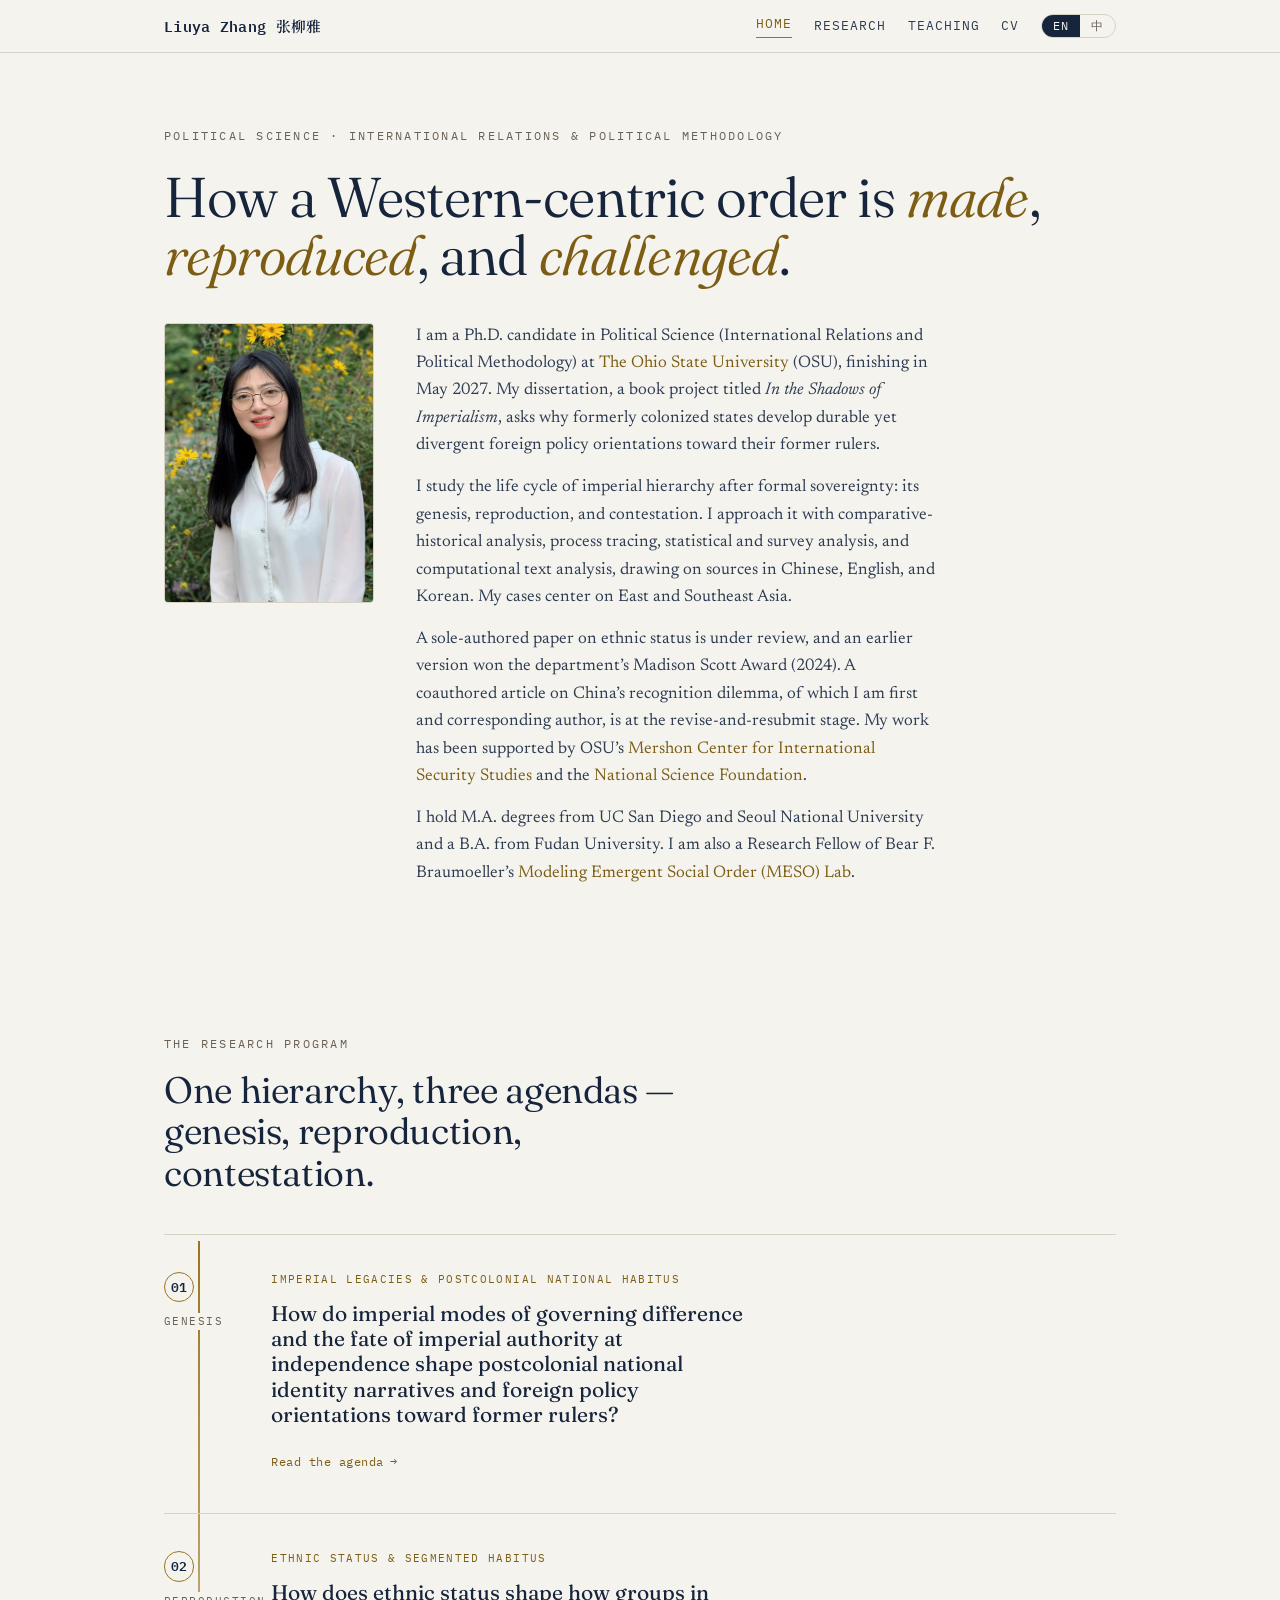
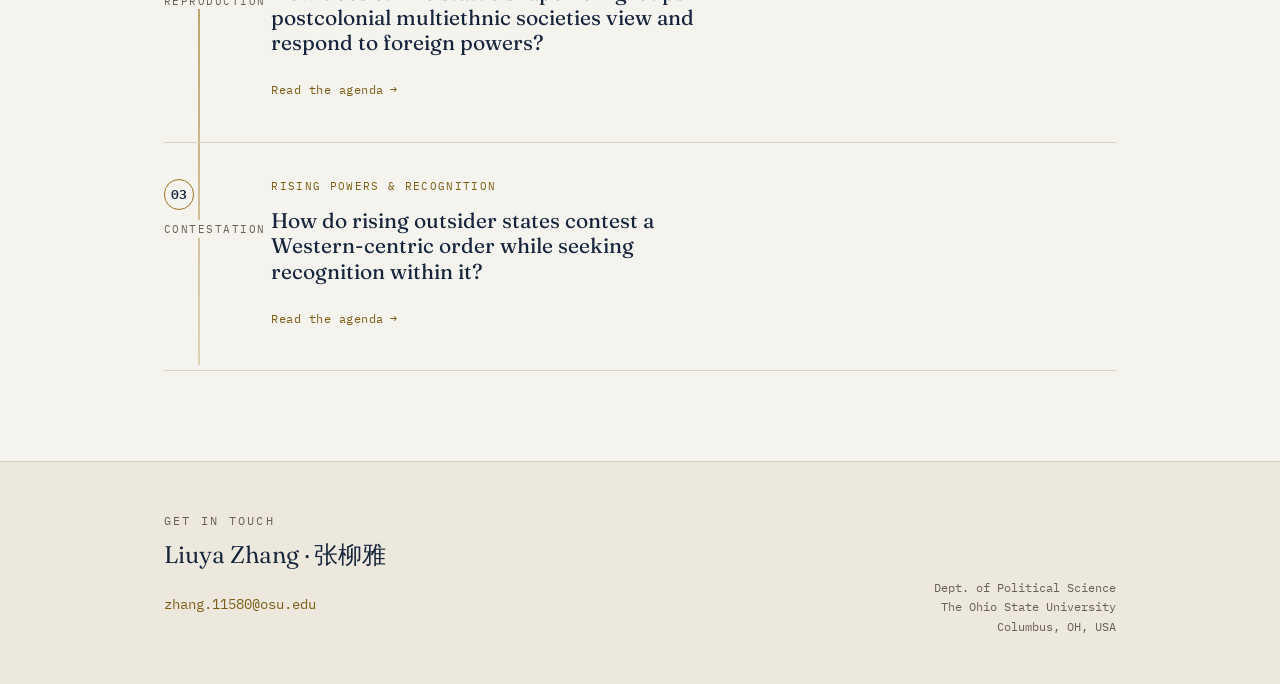
==== commit e0aa9fb0: "Add teaching page with figures" ====
--- a/index.html
+++ b/index.html
@@ -19,6 +19,7 @@
     <nav class="nav" aria-label="Primary">
       <a href="index.html" aria-current="page"><span data-lang="en">Home</span><span data-lang="zh">主页</span></a>
       <a href="research.html"><span data-lang="en">Research</span><span data-lang="zh">研究</span></a>
+      <a href="teaching.html"><span data-lang="en">Teaching</span><span data-lang="zh">教学</span></a>
       <a href="assets/Liuya_Zhang_CV.pdf"><span data-lang="en">CV</span><span data-lang="zh">简历</span></a>
       <div class="langtoggle" role="group" aria-label="Language">
         <button type="button" data-set-lang="en" aria-pressed="true">EN</button>
--- a/assets/style.css
+++ b/assets/style.css
@@ -116,3 +116,41 @@
   .site-foot__in{grid-template-columns:1fr;}
   .foot-meta{text-align:left;}
 }
+
+/* about (home) */
+.about{display:grid;grid-template-columns:clamp(150px,22vw,210px) 1fr;gap:clamp(1.2rem,4vw,2.6rem);align-items:start;padding-block:0 clamp(2rem,5vw,3.5rem);}
+.about__photo{width:100%;height:auto;aspect-ratio:3/4;object-fit:cover;border-radius:4px;border:1px solid var(--rule);}
+.about__text p{margin:0 0 .9rem;max-width:58ch;color:var(--ink-soft);}
+.about__text p:last-child{margin-bottom:0;}
+@media (max-width:560px){.about{grid-template-columns:1fr;}.about__photo{max-width:200px;}}
+
+/* abstracts and figures */
+.abs{margin-top:.8rem;border-top:1px solid var(--rule);padding-top:.6rem;}
+.abs summary{cursor:pointer;font-family:var(--mono);font-size:.74rem;letter-spacing:.08em;text-transform:uppercase;color:var(--accent-d);list-style:none;display:inline-flex;align-items:center;gap:.45rem;}
+.abs summary::-webkit-details-marker{display:none;}
+.abs summary::before{content:"+";display:inline-grid;place-items:center;width:1.1rem;height:1.1rem;border:1.5px solid var(--accent);border-radius:50%;font-size:.8rem;line-height:1;}
+.abs[open] summary::before{content:"\2212";}
+.abs__body{margin-top:.7rem;}
+.abs__body p{margin:0 0 .9rem;font-size:.96rem;max-width:68ch;color:var(--ink-soft);}
+.fig{margin:1.1rem 0 .2rem;}
+.fig figcaption{font-family:var(--mono);font-size:.72rem;line-height:1.55;color:var(--muted);margin-top:.5rem;max-width:68ch;}
+.typology{width:100%;height:auto;max-width:640px;display:block;}
+.typology text{fill:var(--ink);font-family:var(--serif-b);}
+html.lang-zh .typology text{font-family:var(--cjk);}
+.ty-col{font-size:13px;font-weight:600;}
+.ty-axis{font-size:11px;fill:var(--muted)!important;font-family:var(--mono)!important;letter-spacing:.04em;}
+.ty-row{font-size:14px;font-weight:600;}
+.ty-sub{font-size:11px;fill:var(--muted)!important;}
+.ty-cell{fill:color-mix(in srgb,var(--panel) 60%,var(--paper));stroke:var(--rule);stroke-width:1.5;}
+.ty-name{font-size:17px;font-weight:600;font-style:italic;fill:var(--accent-d)!important;}
+.ty-case{font-size:12.5px;fill:var(--ink-soft)!important;}
+.typology [data-lang]{display:inline;}
+html.lang-en .typology [data-lang="zh"],html.lang-zh .typology [data-lang="en"]{display:none!important;}
+
+/* front page v4 */
+.hero{padding-block:clamp(2.5rem,6vw,4.5rem) clamp(1.5rem,3vw,2.5rem);}
+.hero h1{font-size:clamp(2.1rem,4.8vw,3.5rem);max-width:none;margin-bottom:0;}
+html.lang-zh .hero h1{max-width:none;}
+.stratum__agenda{font-family:var(--mono);font-size:.7rem;letter-spacing:.12em;text-transform:uppercase;color:var(--accent-d);margin:0 0 .35rem;line-height:1.4;}
+.stratum__body h3{font-size:1.32rem;max-width:34ch;}
+.stratum__phase{display:inline-block;background:var(--paper);padding:.1rem .35rem .1rem 0;}
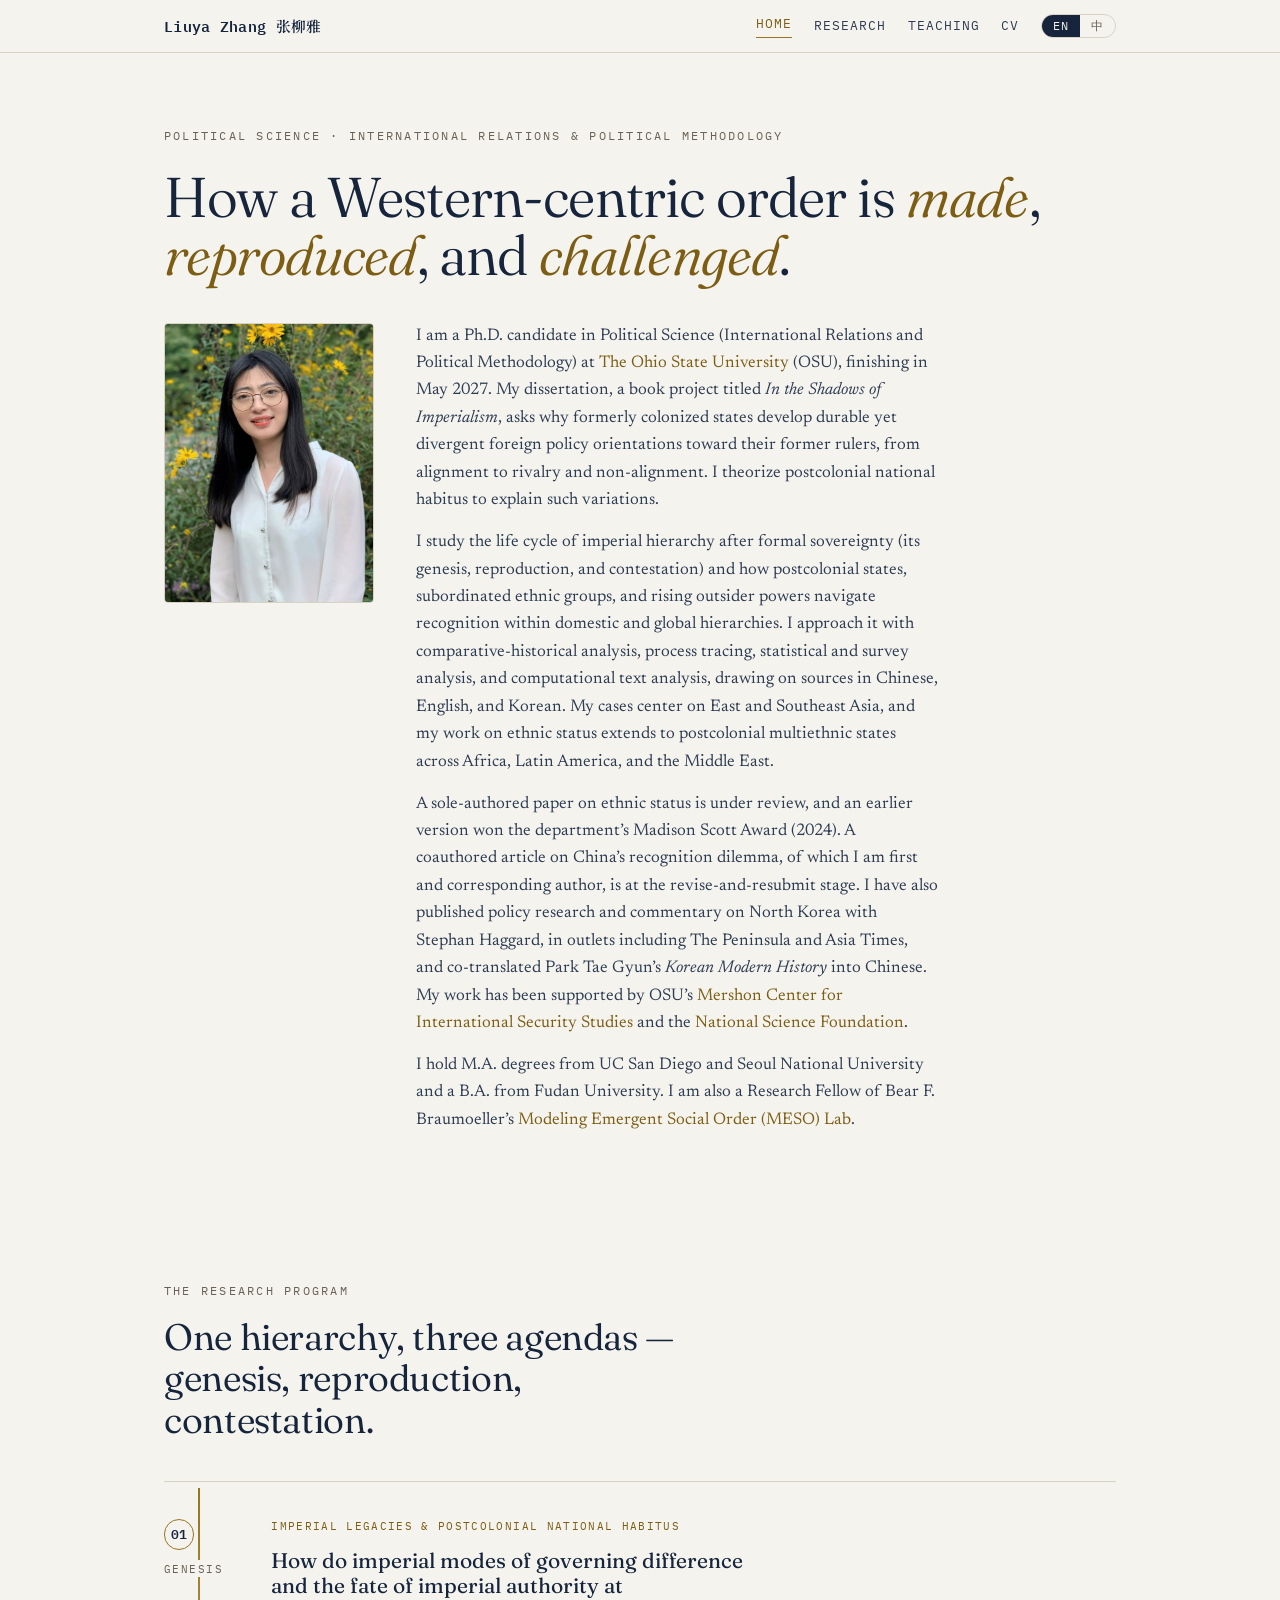
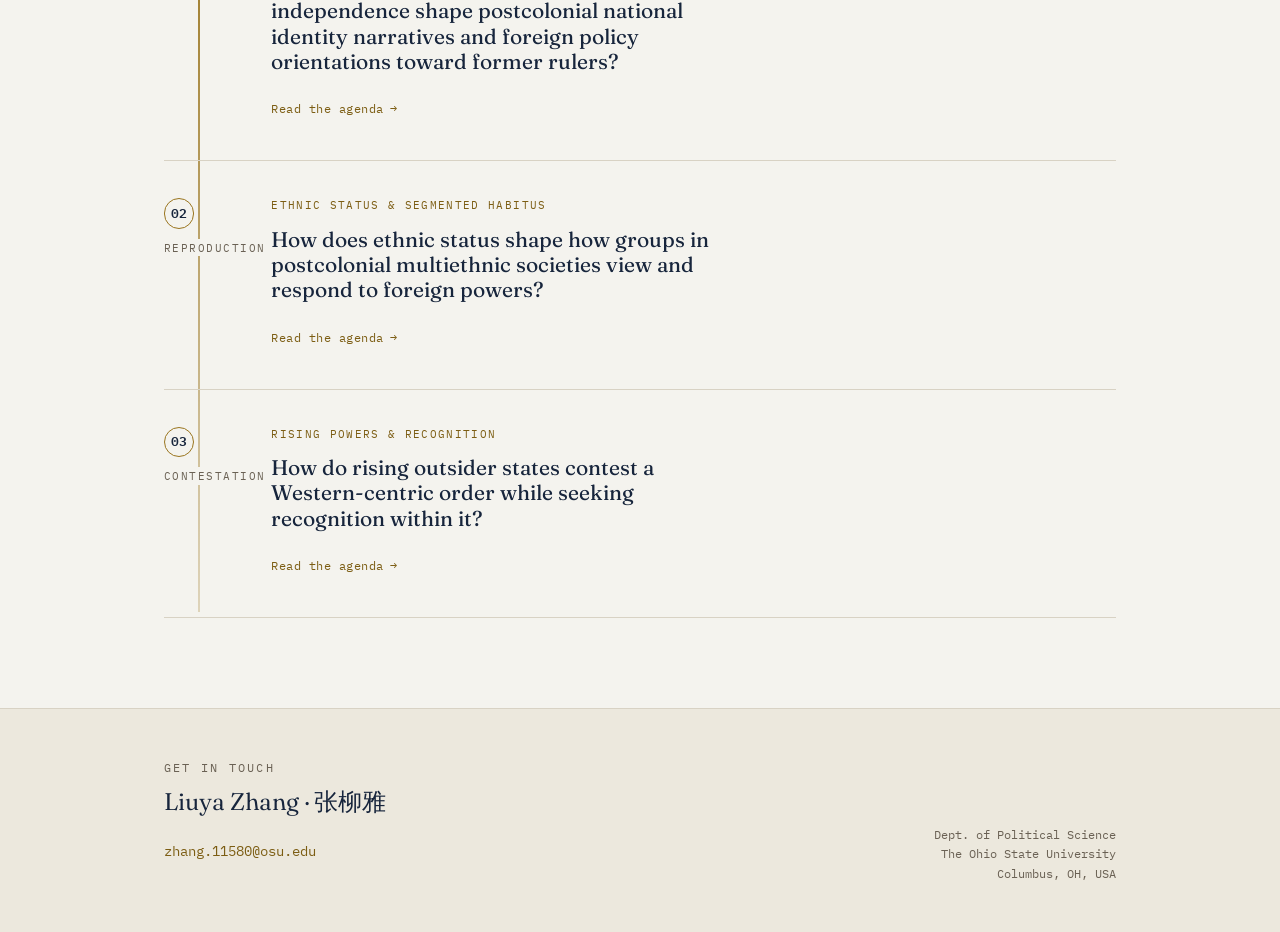
==== commit 3733c767: "bio update" ====
--- a/index.html
+++ b/index.html
@@ -44,16 +44,16 @@
     <img class="about__photo" src="assets/headshot.jpg" width="600" height="800" alt="Portrait of Liuya Zhang outdoors, with yellow flowers behind her" loading="eager">
     <div class="about__text">
       <p>
-        <span data-lang="en">I am a Ph.D. candidate in Political Science (International Relations and Political Methodology) at <a href="https://www.osu.edu/">The Ohio State University</a> (OSU), finishing in May 2027. My dissertation, a book project titled <em>In the Shadows of Imperialism</em>, asks why formerly colonized states develop durable yet divergent foreign policy orientations toward their former rulers.</span>
-        <span data-lang="zh">我是<a href="https://www.osu.edu/">俄亥俄州立大学</a>（OSU）政治学博士候选人（国际关系与政治方法方向），预计 2027 年 5 月毕业。我的博士论文是一个书稿项目，题为《帝国阴影之下》（<em>In the Shadows of Imperialism</em>），探讨：为何曾被殖民的国家会对前宗主国形成持久而分化的外交政策取向。</span>
+        <span data-lang="en">I am a Ph.D. candidate in Political Science (International Relations and Political Methodology) at <a href="https://www.osu.edu/">The Ohio State University</a> (OSU), finishing in May 2027. My dissertation, a book project titled <em>In the Shadows of Imperialism</em>, asks why formerly colonized states develop durable yet divergent foreign policy orientations toward their former rulers, from alignment to rivalry and non-alignment. I theorize postcolonial national habitus to explain such variations.</span>
+        <span data-lang="zh">我是<a href="https://www.osu.edu/">俄亥俄州立大学</a>（OSU）政治学博士候选人（国际关系与政治方法方向），预计 2027 年 5 月毕业。我的博士论文是一个书稿项目，题为《帝国阴影之下》（<em>In the Shadows of Imperialism</em>），探讨：为何曾被殖民的国家会对前宗主国形成持久而分化的外交政策取向，从结盟、对抗到不结盟。我提出“后殖民民族惯习”理论来解释这些差异。</span>
       </p>
       <p>
-        <span data-lang="en">I study the life cycle of imperial hierarchy after formal sovereignty: its genesis, reproduction, and contestation. I approach it with comparative-historical analysis, process tracing, statistical and survey analysis, and computational text analysis, drawing on sources in Chinese, English, and Korean. My cases center on East and Southeast Asia.</span>
-        <span data-lang="zh">我研究形式主权之后帝国等级的生命周期：它的生成、再生产与挑战。我综合运用比较历史分析、过程追踪、统计与调查分析与计算文本分析，并使用中文、英文和韩文材料。我的案例以东亚和东南亚为中心。</span>
+        <span data-lang="en">I study the life cycle of imperial hierarchy after formal sovereignty (its genesis, reproduction, and contestation) and how postcolonial states, subordinated ethnic groups, and rising outsider powers navigate recognition within domestic and global hierarchies. I approach it with comparative-historical analysis, process tracing, statistical and survey analysis, and computational text analysis, drawing on sources in Chinese, English, and Korean. My cases center on East and Southeast Asia, and my work on ethnic status extends to postcolonial multiethnic states across Africa, Latin America, and the Middle East.</span>
+        <span data-lang="zh">我研究形式主权之后帝国等级的生命周期：它的生成、再生产与挑战，以及后殖民国家、处于从属地位的族群与崛起的外来大国如何在国内与全球等级中应对承认问题。我综合运用比较历史分析、过程追踪、统计与调查分析与计算文本分析，并使用中文、英文和韩文材料。我的案例以东亚和东南亚为中心，我关于族群地位的研究则延伸至非洲、拉丁美洲和中东的后殖民多族群国家。</span>
       </p>
       <p>
-        <span data-lang="en">A sole-authored paper on ethnic status is under review, and an earlier version won the department’s Madison Scott Award (2024). A coauthored article on China’s recognition dilemma, of which I am first and corresponding author, is at the revise-and-resubmit stage. My work has been supported by OSU’s <a href="https://mershoncenter.osu.edu/">Mershon Center for International Security Studies</a> and the <a href="https://www.nsf.gov/">National Science Foundation</a>.</span>
-        <span data-lang="zh">我独立撰写的族群地位论文正在审稿中，其早期版本获政治学系 Madison Scott 奖（2024）。与他人合著的关于中国承认困境的论文（我为第一作者兼通讯作者）已进入修改后再投阶段。我的研究获得 OSU <a href="https://mershoncenter.osu.edu/">Mershon 国际安全研究中心</a>和<a href="https://www.nsf.gov/">美国国家科学基金会</a>的支持。</span>
+        <span data-lang="en">A sole-authored paper on ethnic status is under review, and an earlier version won the department’s Madison Scott Award (2024). A coauthored article on China’s recognition dilemma, of which I am first and corresponding author, is at the revise-and-resubmit stage. I have also published policy research and commentary on North Korea with Stephan Haggard, in outlets including The Peninsula and Asia Times, and co-translated Park Tae Gyun’s <em>Korean Modern History</em> into Chinese. My work has been supported by OSU’s <a href="https://mershoncenter.osu.edu/">Mershon Center for International Security Studies</a> and the <a href="https://www.nsf.gov/">National Science Foundation</a>.</span>
+        <span data-lang="zh">我独立撰写的族群地位论文正在审稿中，其早期版本获政治学系 Madison Scott 奖（2024）。与他人合著的关于中国承认困境的论文（我为第一作者兼通讯作者）已进入修改后再投阶段。我还与 Stephan Haggard 合作发表了关于朝鲜的政策研究与评论（刊于 The Peninsula、Asia Times 等），并参与翻译了朴泰均的《韩国现代史》（中文版）。我的研究获得 OSU <a href="https://mershoncenter.osu.edu/">Mershon 国际安全研究中心</a>和<a href="https://www.nsf.gov/">美国国家科学基金会</a>的支持。</span>
       </p>
       <p>
         <span data-lang="en">I hold M.A. degrees from UC San Diego and Seoul National University and a B.A. from Fudan University. I am also a Research Fellow of Bear F. Braumoeller’s <a href="https://www.mesoorderlab.com/">Modeling Emergent Social Order (MESO) Lab</a>.</span>
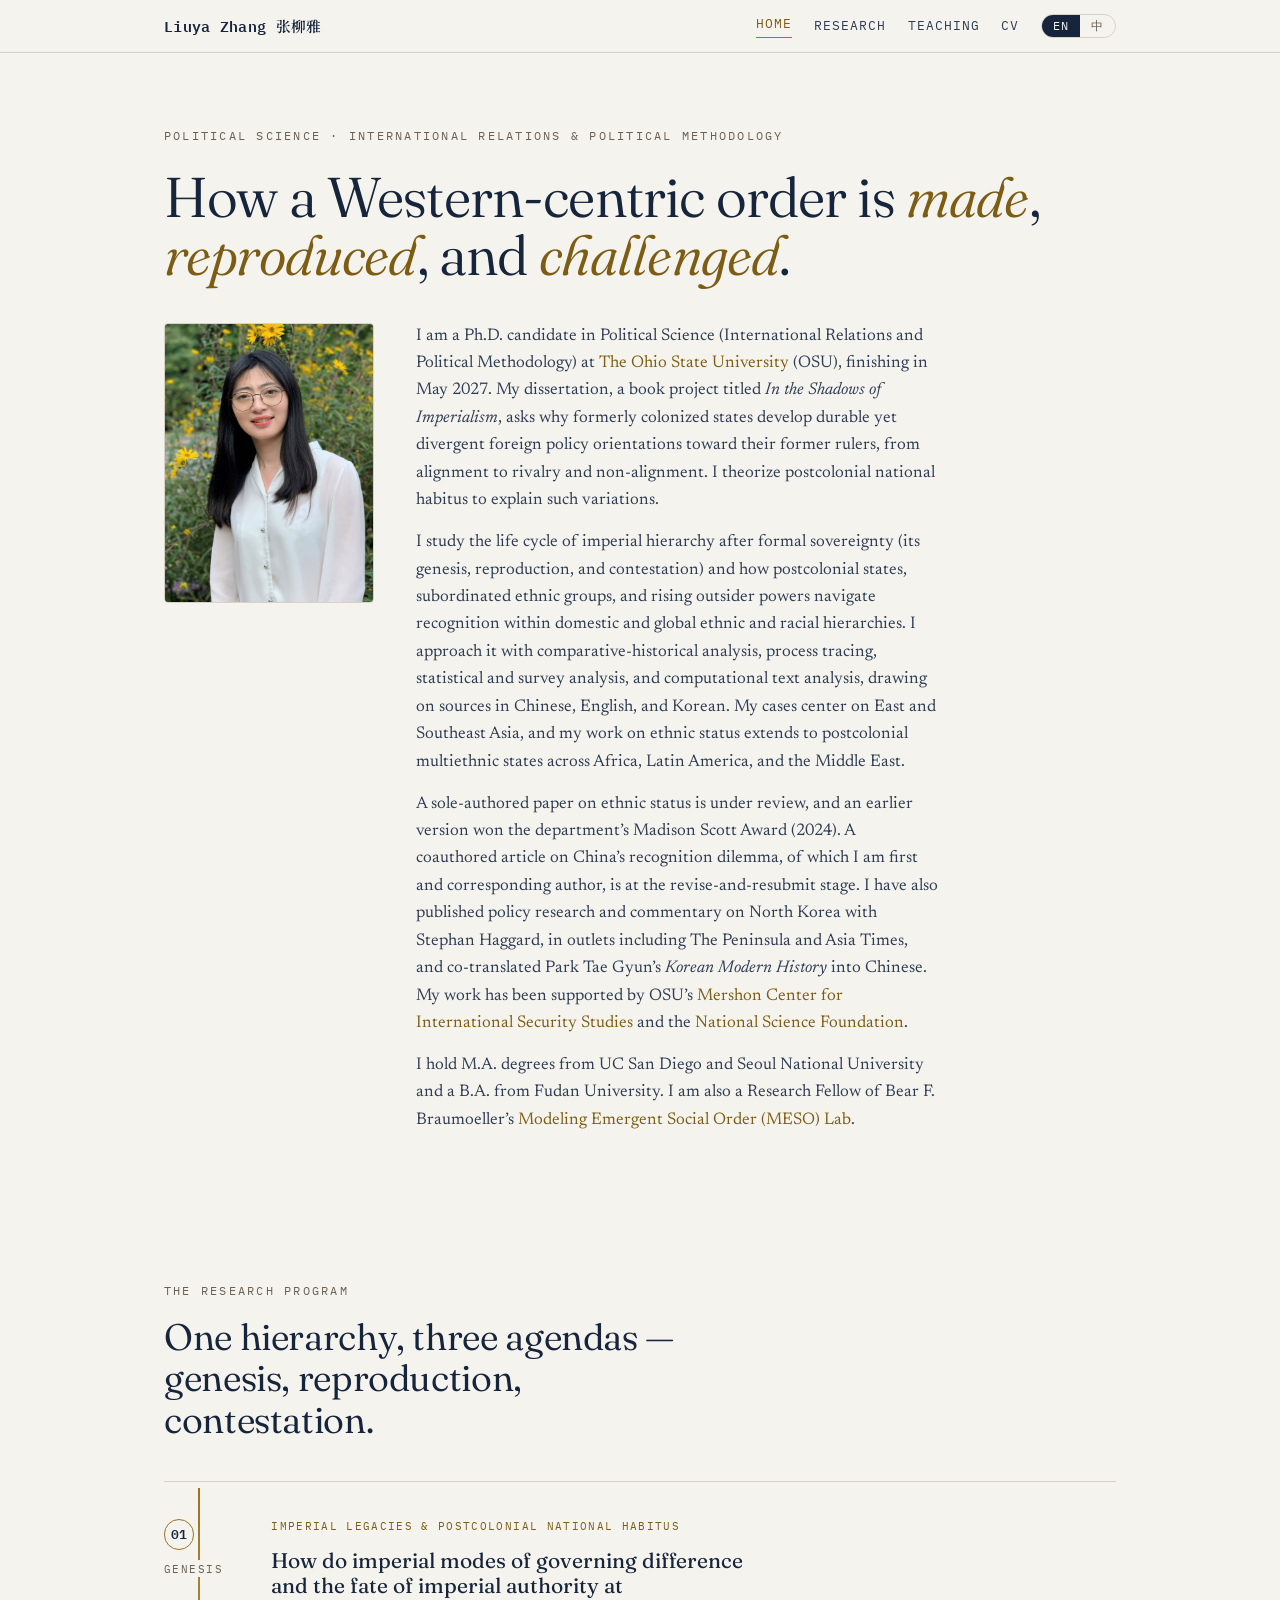
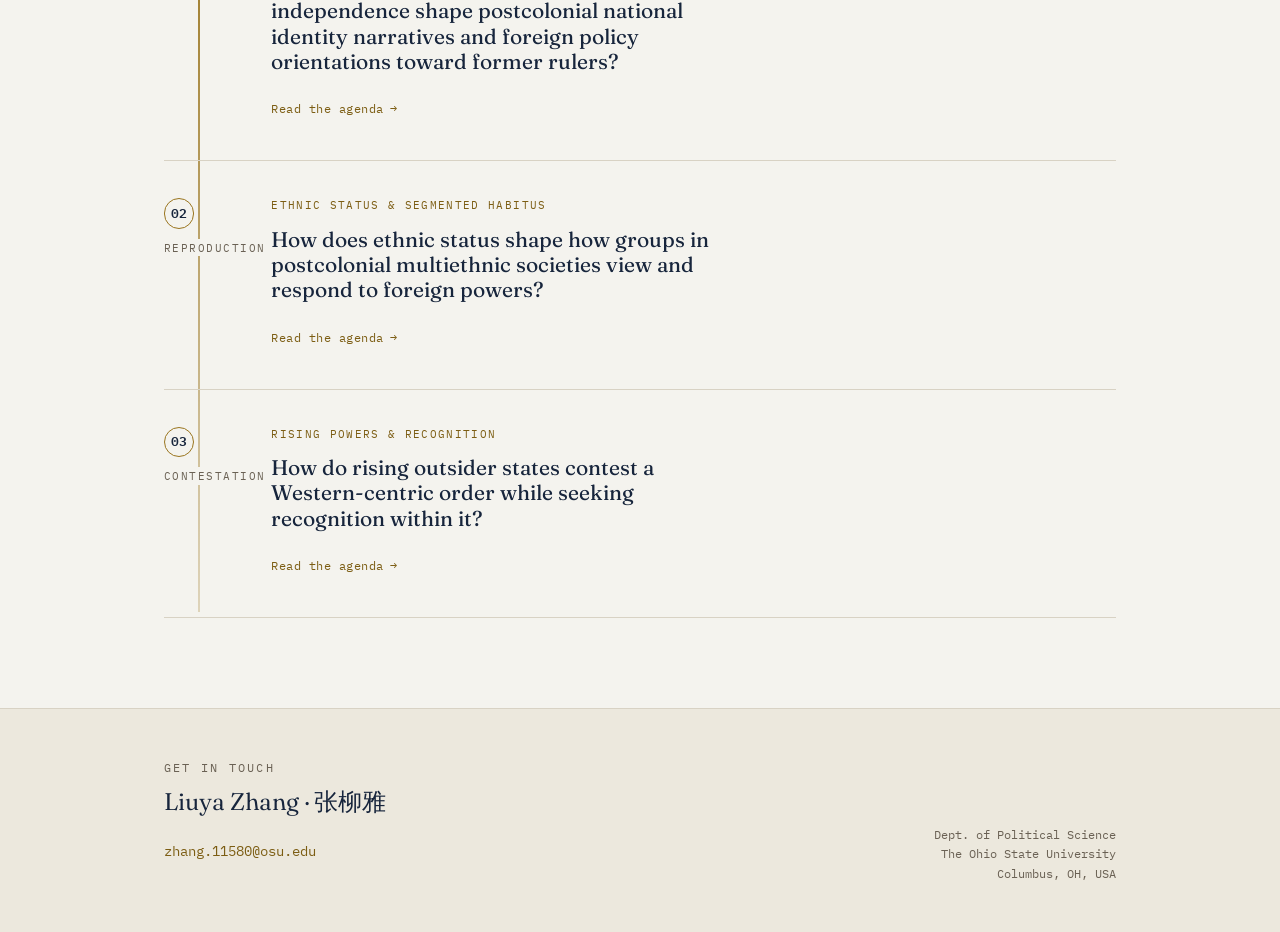
==== commit 0236bea9: "Update index.html" ====
--- a/index.html
+++ b/index.html
@@ -48,8 +48,8 @@
         <span data-lang="zh">我是<a href="https://www.osu.edu/">俄亥俄州立大学</a>（OSU）政治学博士候选人（国际关系与政治方法方向），预计 2027 年 5 月毕业。我的博士论文是一个书稿项目，题为《帝国阴影之下》（<em>In the Shadows of Imperialism</em>），探讨：为何曾被殖民的国家会对前宗主国形成持久而分化的外交政策取向，从结盟、对抗到不结盟。我提出“后殖民民族惯习”理论来解释这些差异。</span>
       </p>
       <p>
-        <span data-lang="en">I study the life cycle of imperial hierarchy after formal sovereignty (its genesis, reproduction, and contestation) and how postcolonial states, subordinated ethnic groups, and rising outsider powers navigate recognition within domestic and global hierarchies. I approach it with comparative-historical analysis, process tracing, statistical and survey analysis, and computational text analysis, drawing on sources in Chinese, English, and Korean. My cases center on East and Southeast Asia, and my work on ethnic status extends to postcolonial multiethnic states across Africa, Latin America, and the Middle East.</span>
-        <span data-lang="zh">我研究形式主权之后帝国等级的生命周期：它的生成、再生产与挑战，以及后殖民国家、处于从属地位的族群与崛起的外来大国如何在国内与全球等级中应对承认问题。我综合运用比较历史分析、过程追踪、统计与调查分析与计算文本分析，并使用中文、英文和韩文材料。我的案例以东亚和东南亚为中心，我关于族群地位的研究则延伸至非洲、拉丁美洲和中东的后殖民多族群国家。</span>
+        <span data-lang="en">I study the life cycle of imperial hierarchy after formal sovereignty (its genesis, reproduction, and contestation) and how postcolonial states, subordinated ethnic groups, and rising outsider powers navigate recognition within domestic and global ethnic and racial hierarchies. I approach it with comparative-historical analysis, process tracing, statistical and survey analysis, and computational text analysis, drawing on sources in Chinese, English, and Korean. My cases center on East and Southeast Asia, and my work on ethnic status extends to postcolonial multiethnic states across Africa, Latin America, and the Middle East.</span>
+        <span data-lang="zh">我研究形式主权之后帝国等级的生命周期：它的生成、再生产与挑战，以及后殖民国家、处于从属地位的族群与崛起的外来大国如何在国内与全球的族群与种族等级中应对承认问题。我综合运用比较历史分析、过程追踪、统计与调查分析与计算文本分析，并使用中文、英文和韩文材料。我的案例以东亚和东南亚为中心，我关于族群地位的研究则延伸至非洲、拉丁美洲和中东的后殖民多族群国家。</span>
       </p>
       <p>
         <span data-lang="en">A sole-authored paper on ethnic status is under review, and an earlier version won the department’s Madison Scott Award (2024). A coauthored article on China’s recognition dilemma, of which I am first and corresponding author, is at the revise-and-resubmit stage. I have also published policy research and commentary on North Korea with Stephan Haggard, in outlets including The Peninsula and Asia Times, and co-translated Park Tae Gyun’s <em>Korean Modern History</em> into Chinese. My work has been supported by OSU’s <a href="https://mershoncenter.osu.edu/">Mershon Center for International Security Studies</a> and the <a href="https://www.nsf.gov/">National Science Foundation</a>.</span>
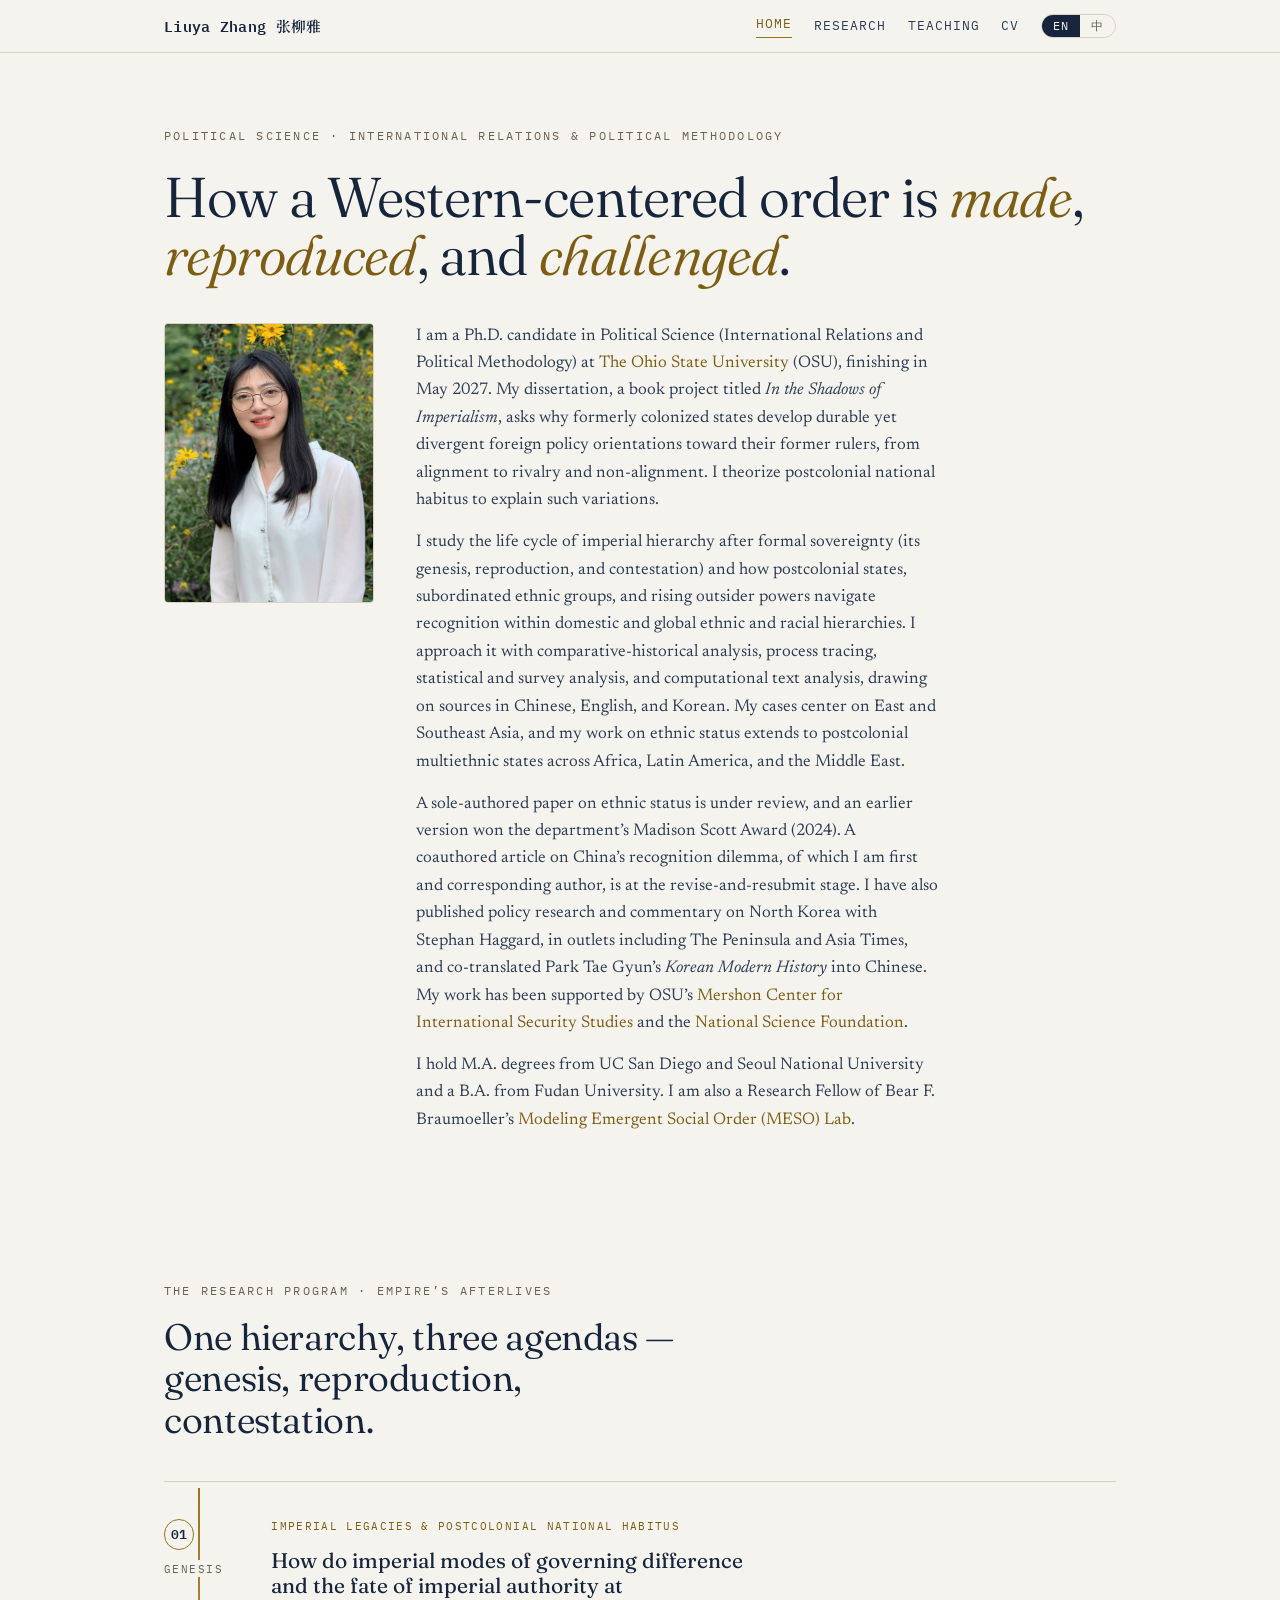
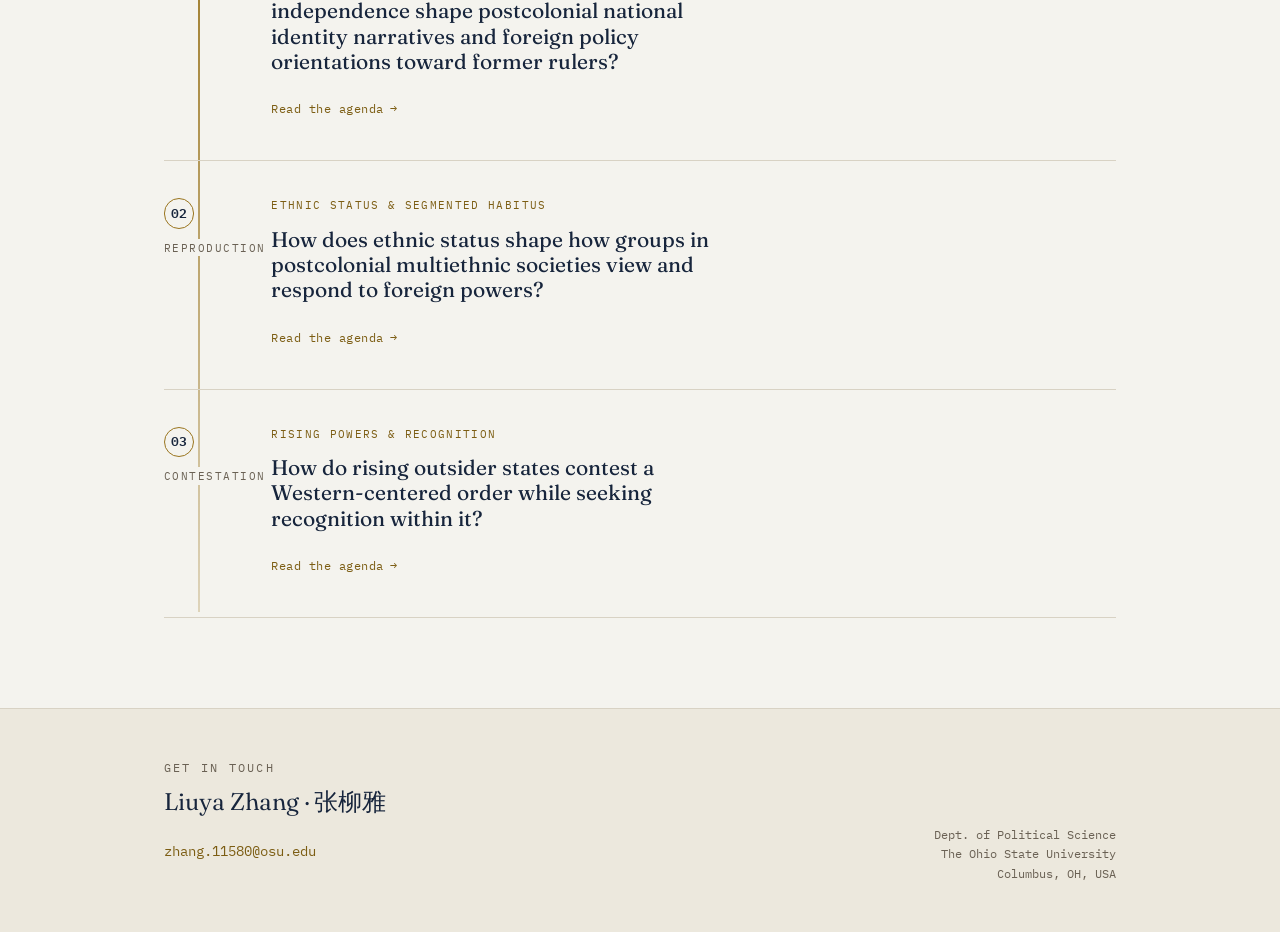
==== commit ae67b3ce: "update 10/28/2028" ====
--- a/index.html
+++ b/index.html
@@ -34,7 +34,7 @@
   <section class="hero wrap">
     <p class="eyebrow hero__eyebrow">Political Science · International Relations &amp; Political Methodology</p>
     <h1>
-      <span data-lang="en">How a Western-centric order is <em>made</em>, <em>reproduced</em>, and <em>challenged</em>.</span>
+      <span data-lang="en">How a Western-centered order is <em>made</em>, <em>reproduced</em>, and <em>challenged</em>.</span>
       <span data-lang="zh">一个西方中心的秩序，如何被<em>造就</em>、<em>再生产</em>与<em>挑战</em>。</span>
     </h1>
   </section>
@@ -65,7 +65,7 @@
   <!-- PROGRAM: three strata on the axis -->
   <section class="section wrap" aria-labelledby="prog-h">
     <div class="program__head">
-      <p class="eyebrow">The Research Program</p>
+      <p class="eyebrow">The Research Program · Empire’s Afterlives</p>
       <h2 id="prog-h">
         <span data-lang="en">One hierarchy, three agendas — genesis, reproduction, contestation.</span>
         <span data-lang="zh">一套等级，三个议程——生成、再生产、挑战。</span>
@@ -102,7 +102,7 @@
         </div>
         <div class="stratum__body">
           <p class="stratum__agenda"><span data-lang="en">Rising Powers &amp; Recognition</span><span data-lang="zh">崛起大国与承认</span></p>
-          <h3><span data-lang="en">How do rising outsider states contest a Western-centric order while seeking recognition within it?</span><span data-lang="zh">崛起的“外来国”如何在寻求西方中心秩序承认的同时，对其提出挑战？</span></h3>
+          <h3><span data-lang="en">How do rising outsider states contest a Western-centered order while seeking recognition within it?</span><span data-lang="zh">崛起的“外来国”如何在寻求西方中心秩序承认的同时，对其提出挑战？</span></h3>
           <a class="stratum__more" href="research.html#agenda-3"><span data-lang="en">Read the agenda</span><span data-lang="zh">查看议程</span></a>
         </div>
       </article>
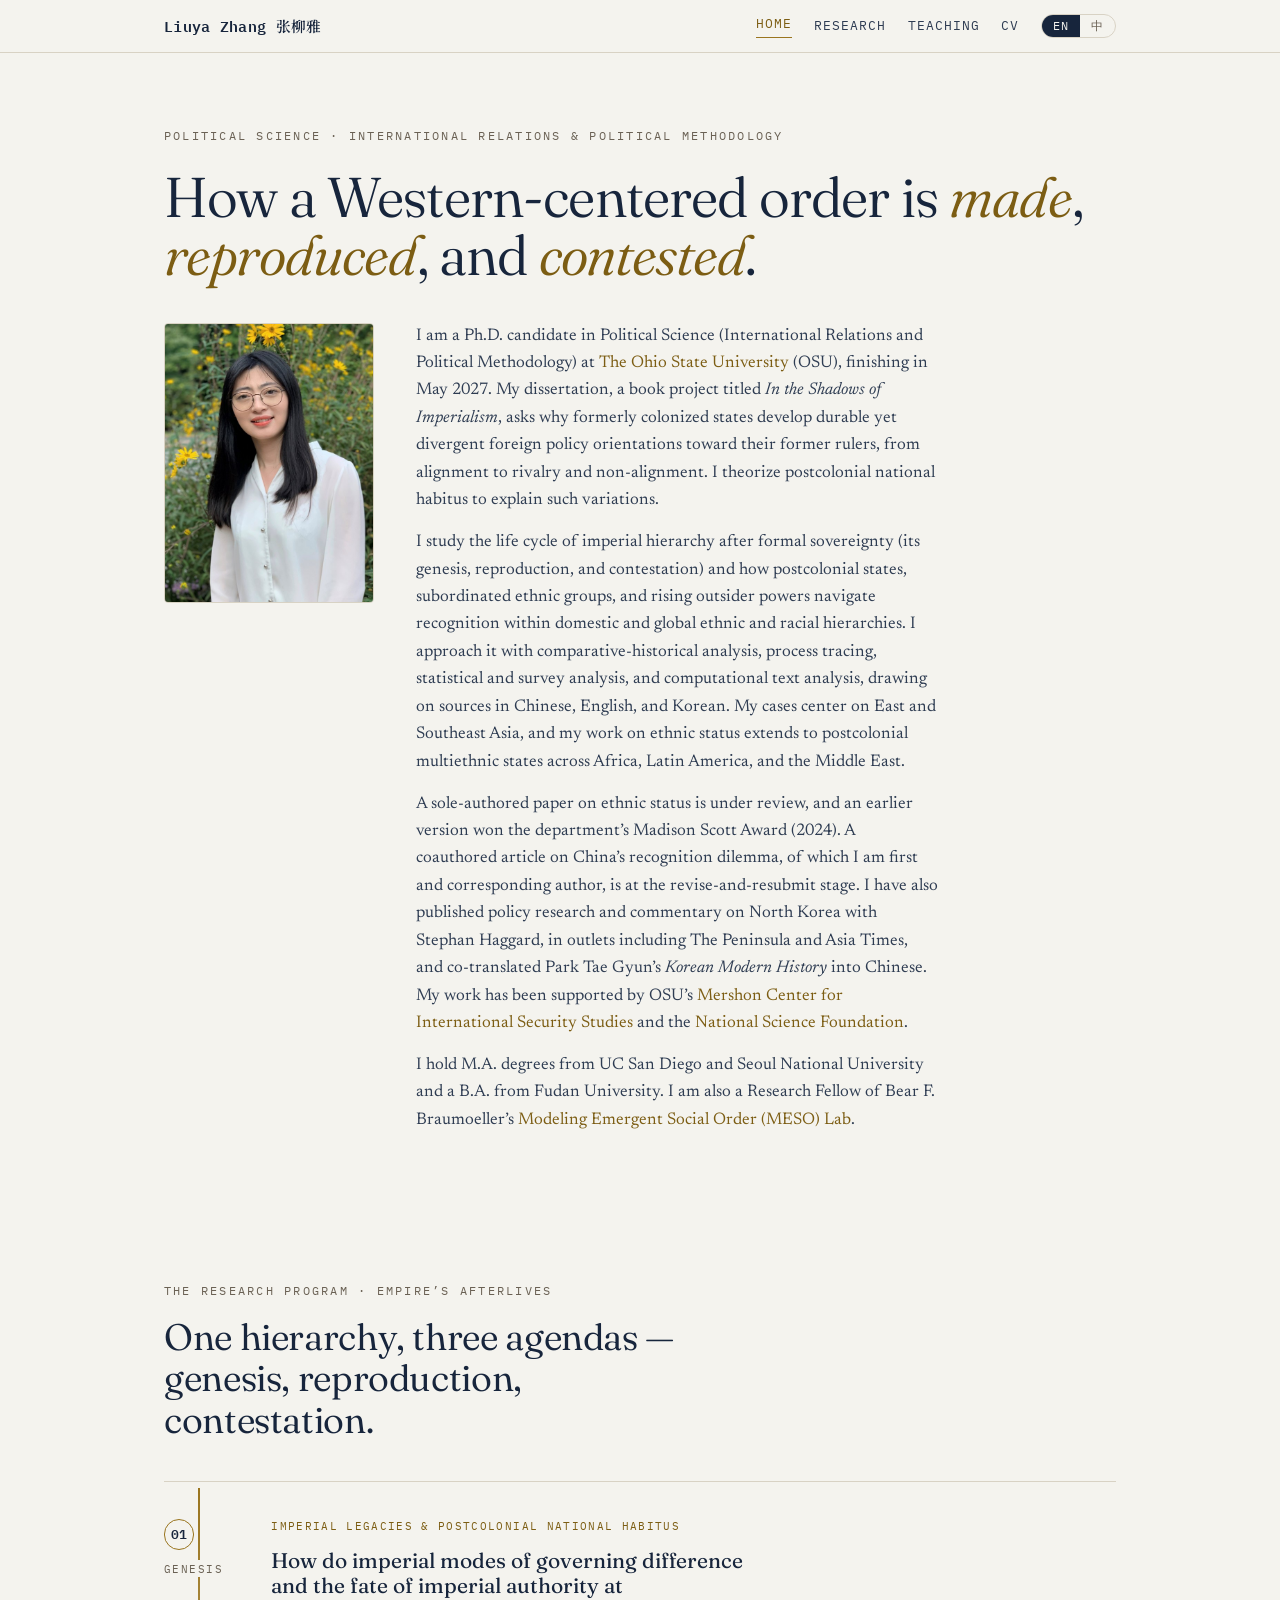
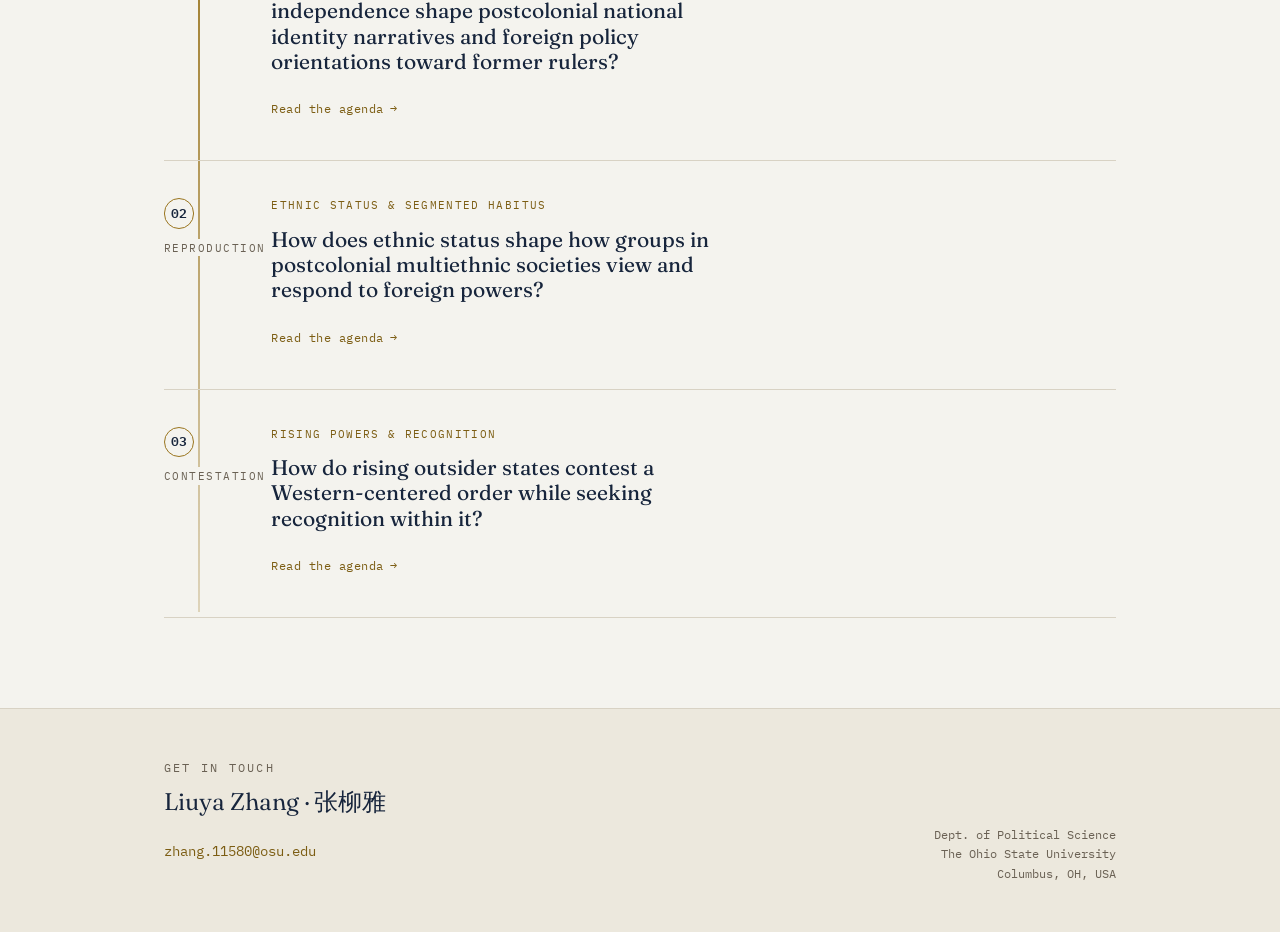
==== commit 1908070c: "publish the professional website on google" ====
--- a/index.html
+++ b/index.html
@@ -5,6 +5,7 @@
 <meta name="viewport" content="width=device-width, initial-scale=1">
 <title>Liuya Zhang · Political Science</title>
 <meta name="description" content="Liuya Zhang (张柳雅) — PhD candidate in Political Science at The Ohio State University. Research on the life cycle of imperial hierarchy after formal sovereignty: how it forms, persists, and is contested.">
+<link rel="canonical" href="https://liuya-2020.github.io/">
 <link rel="preconnect" href="https://fonts.googleapis.com">
 <link rel="preconnect" href="https://fonts.gstatic.com" crossorigin>
 <link href="https://fonts.googleapis.com/css2?family=Fraunces:ital,opsz,wght@0,9..144,340;0,9..144,400;1,9..144,400&family=Newsreader:ital,opsz,wght@0,6..72,400;0,6..72,500;1,6..72,400&family=IBM+Plex+Mono:wght@400;600&family=Noto+Serif+SC:wght@400;600&display=swap" rel="stylesheet">
@@ -34,7 +35,7 @@
   <section class="hero wrap">
     <p class="eyebrow hero__eyebrow">Political Science · International Relations &amp; Political Methodology</p>
     <h1>
-      <span data-lang="en">How a Western-centered order is <em>made</em>, <em>reproduced</em>, and <em>challenged</em>.</span>
+      <span data-lang="en">How a Western-centered order is <em>made</em>, <em>reproduced</em>, and <em>contested</em>.</span>
       <span data-lang="zh">一个西方中心的秩序，如何被<em>造就</em>、<em>再生产</em>与<em>挑战</em>。</span>
     </h1>
   </section>
